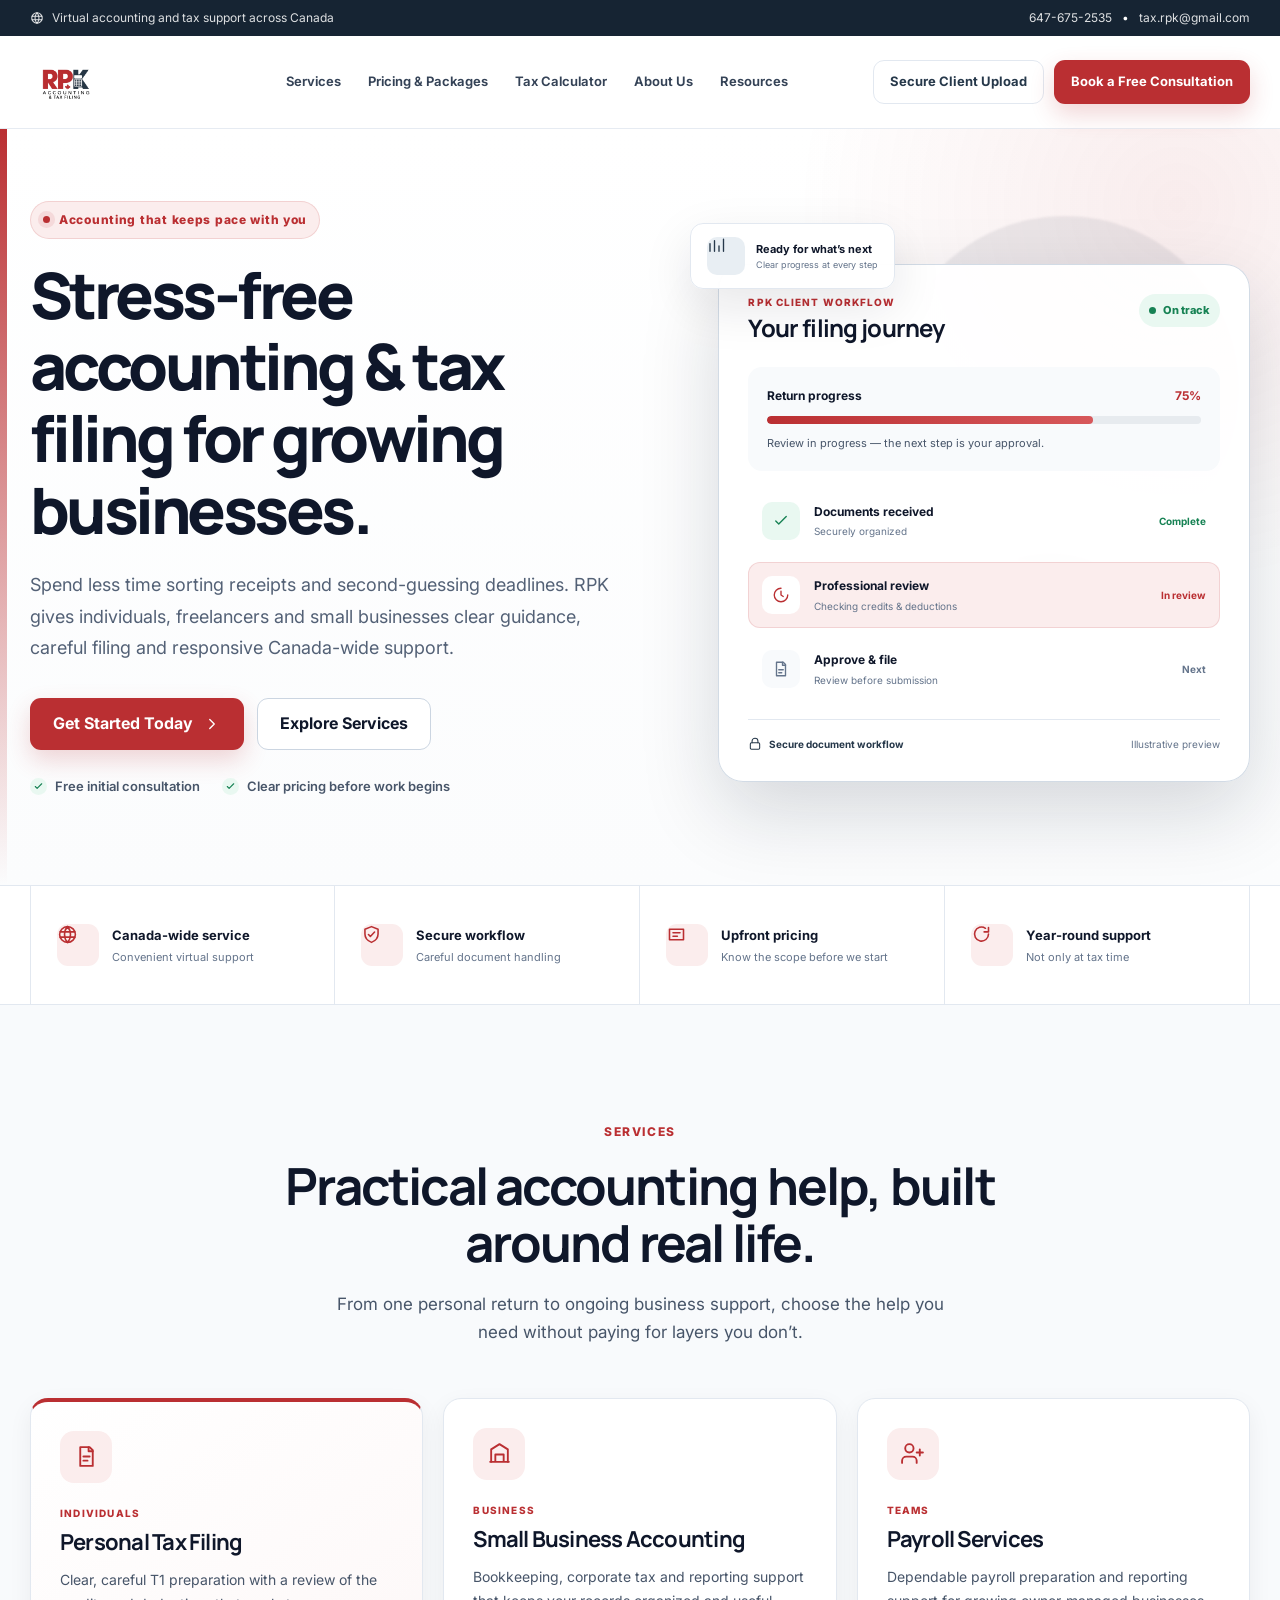
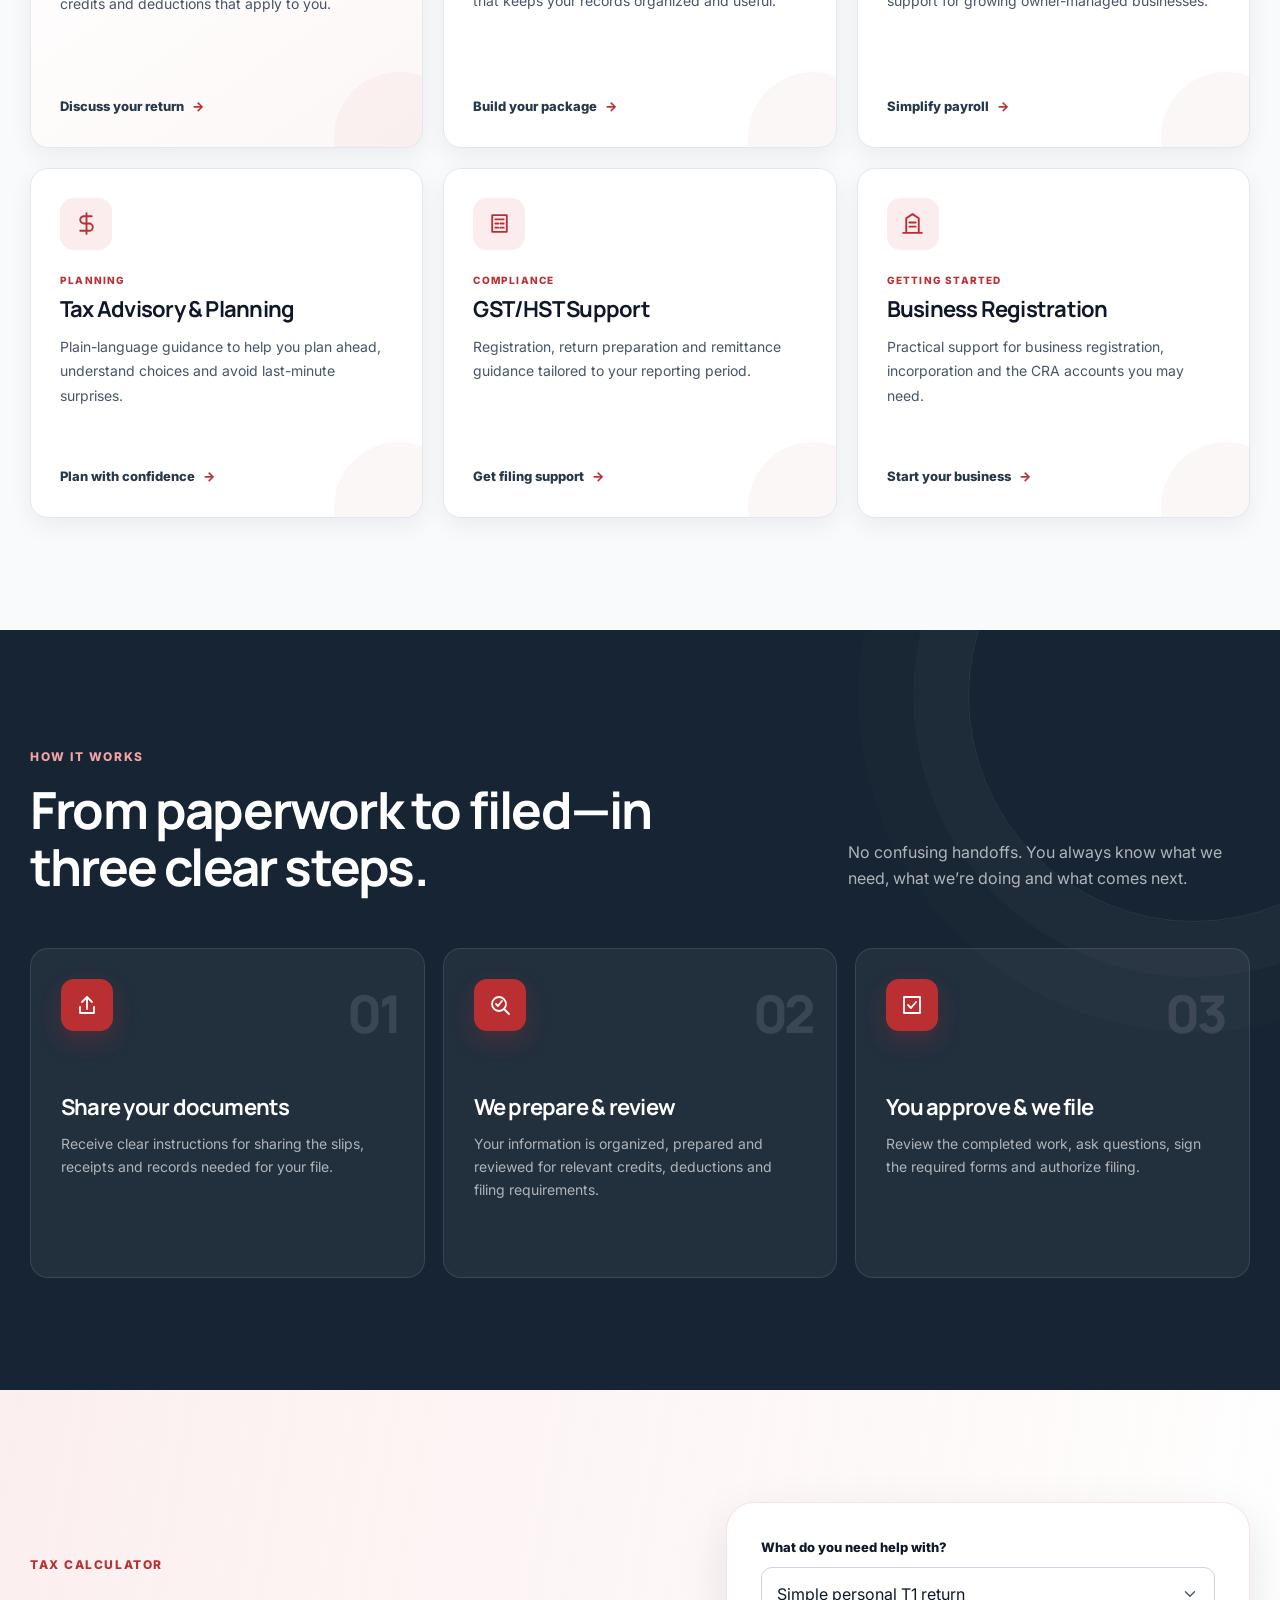
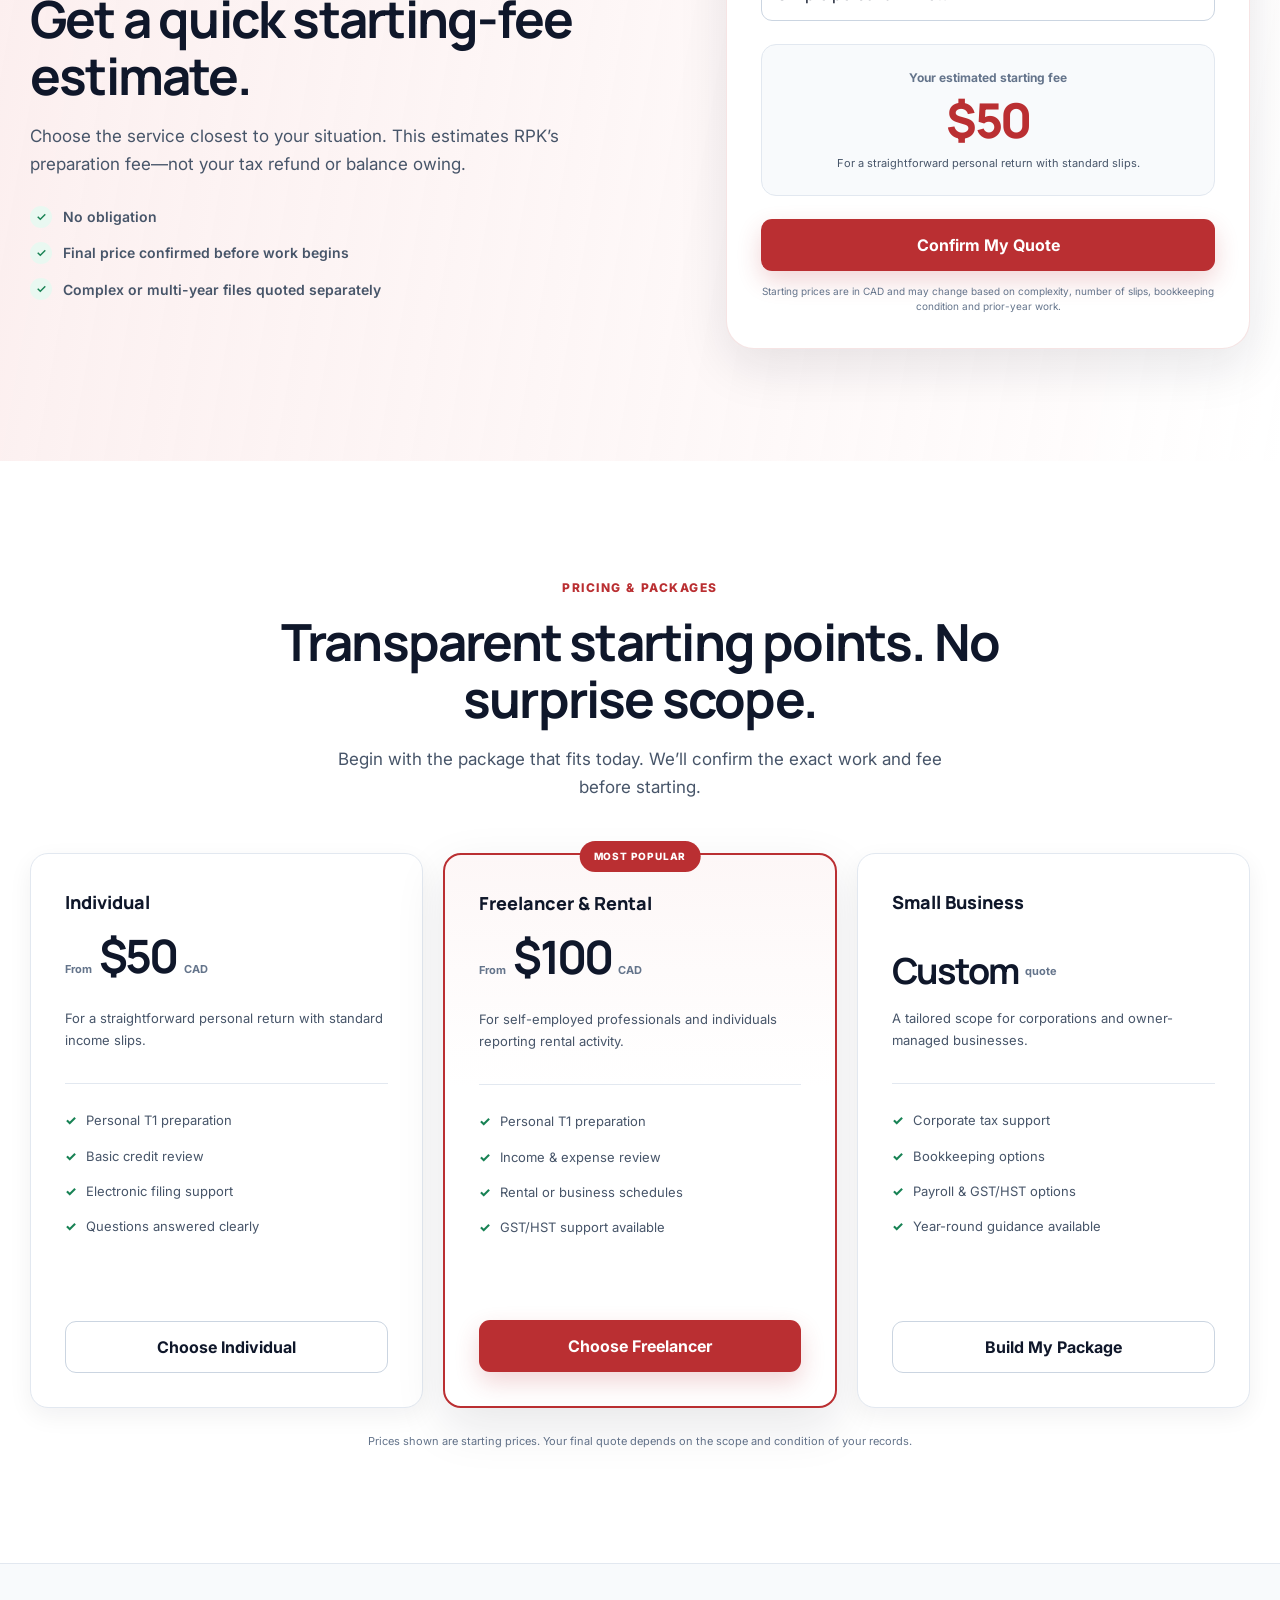
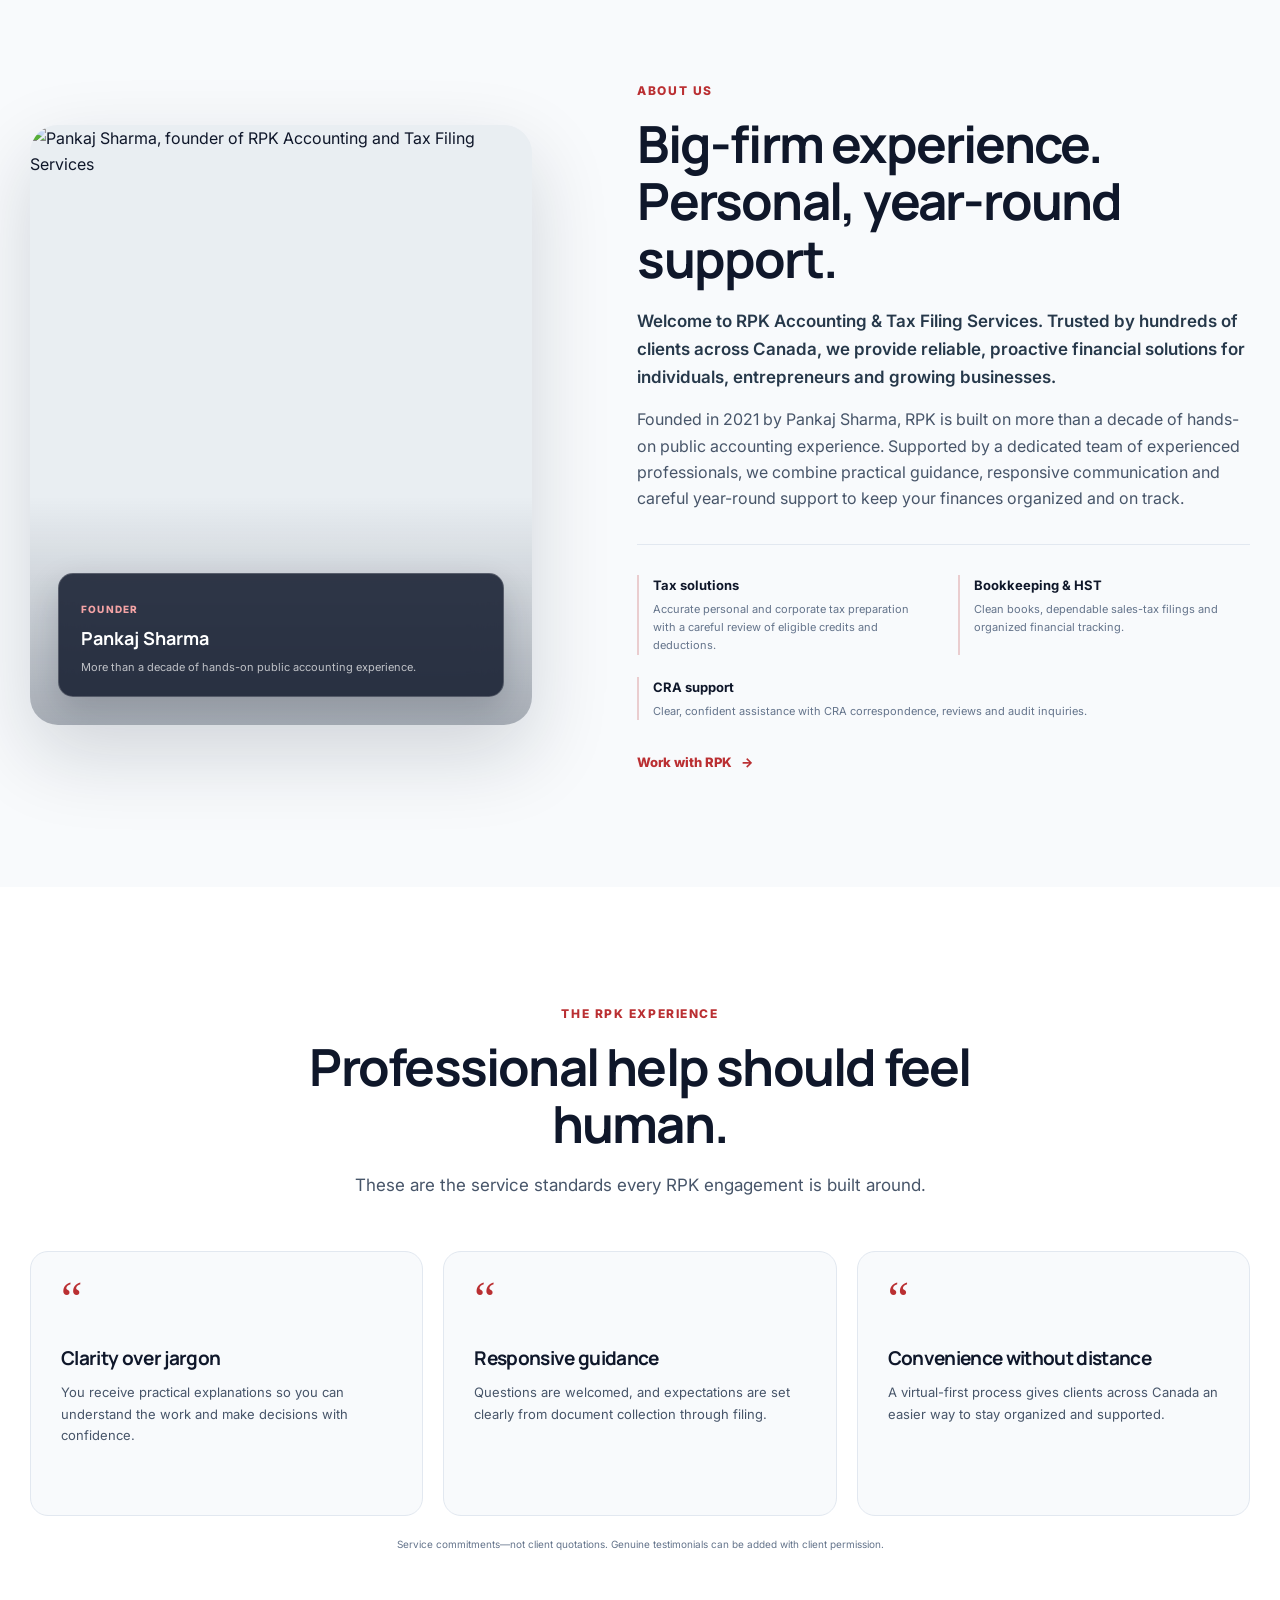
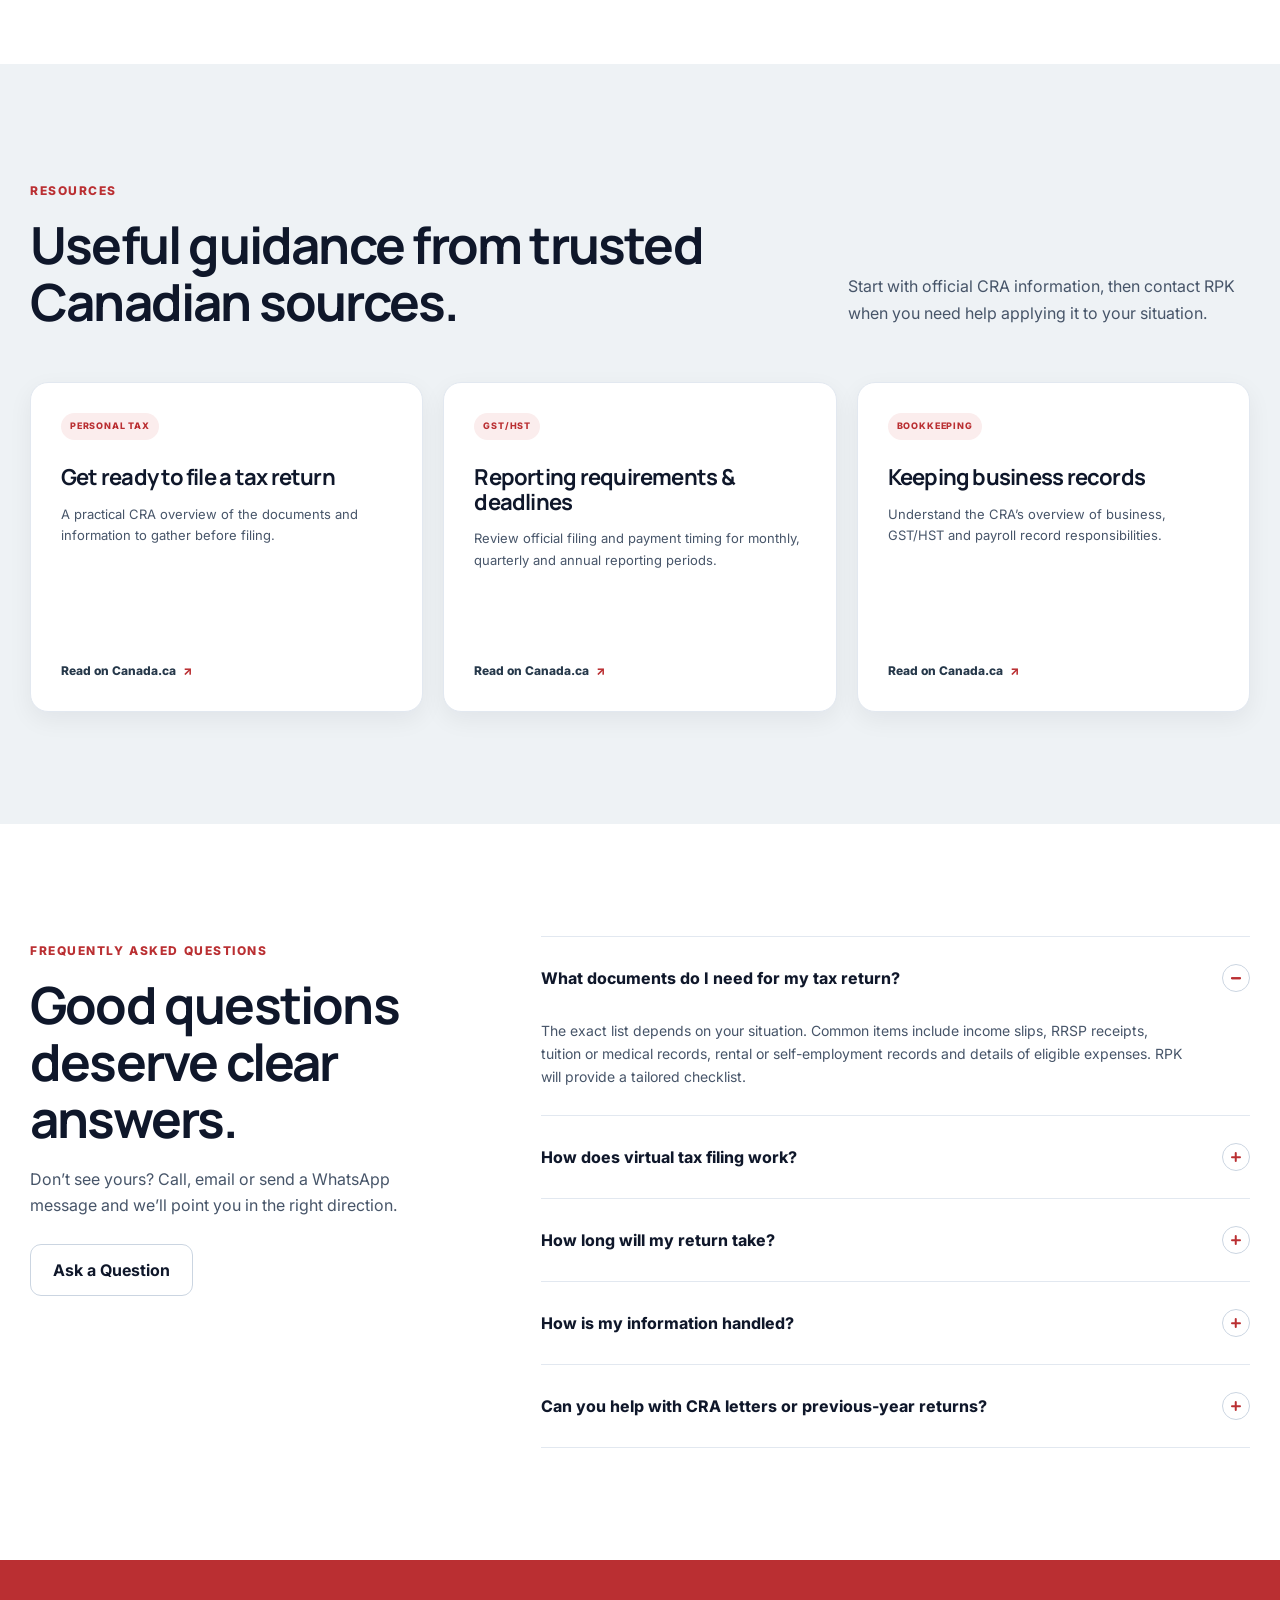
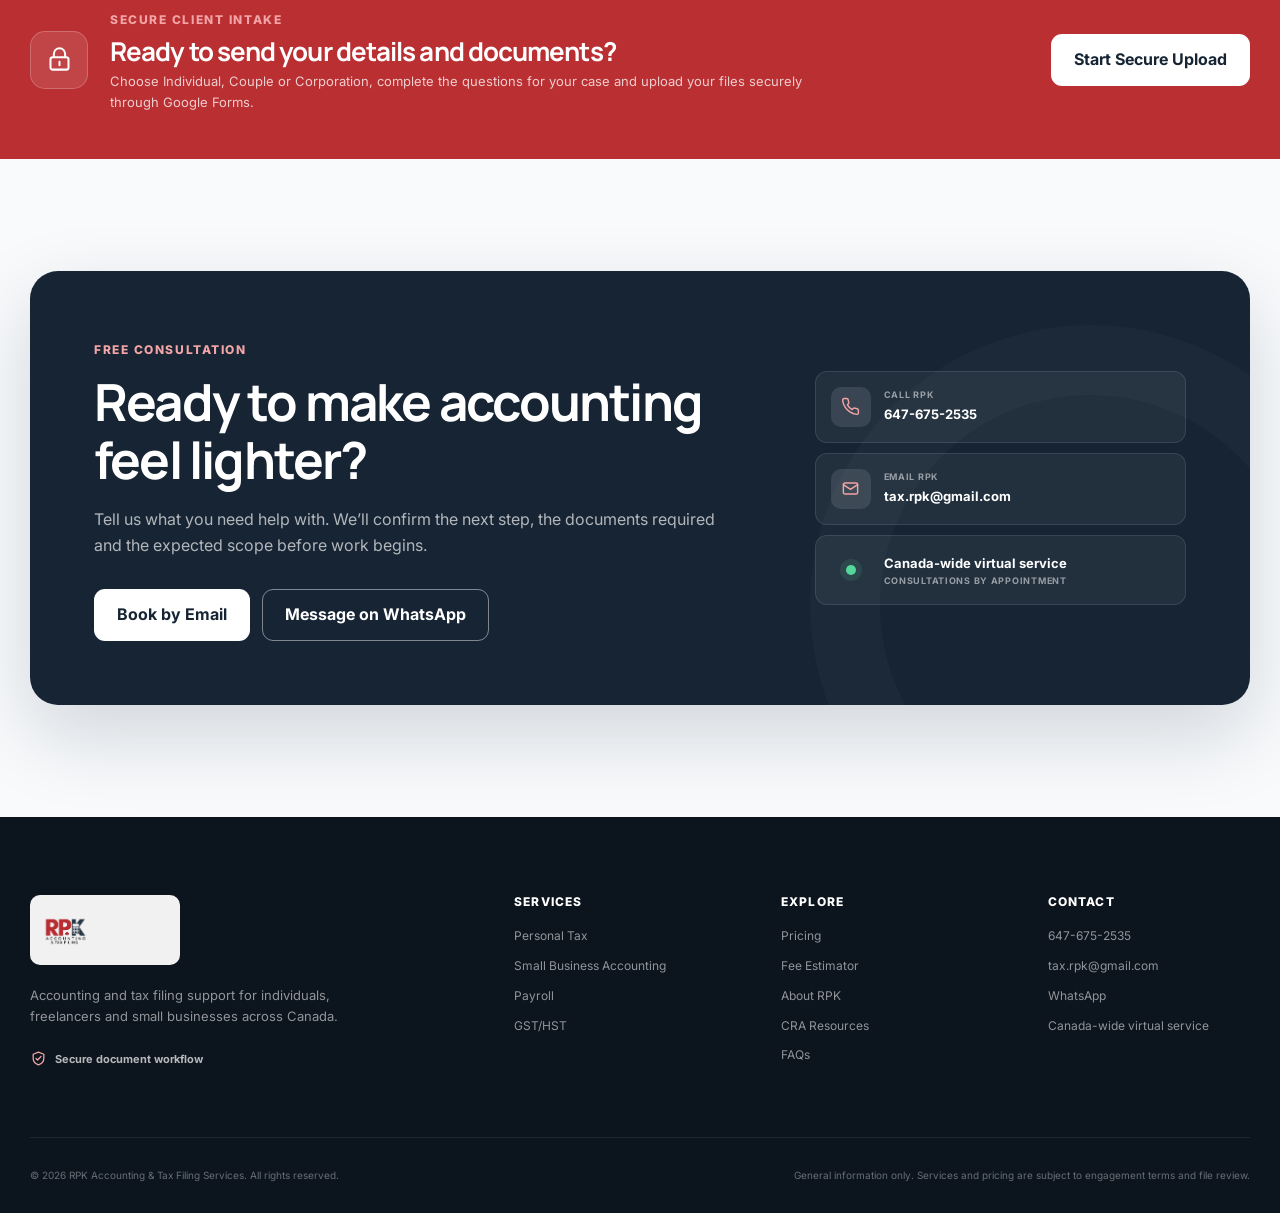
==== index.html @ 3f5defc4 "Add founder portrait and expand About section" ====
<!DOCTYPE html>
<html lang="en">
<head>
  <meta charset="UTF-8">
  <meta name="viewport" content="width=device-width, initial-scale=1.0">
  <meta name="theme-color" content="#ffffff">
  <title>RPK Accounting &amp; Tax Filing Services | Canada</title>
  <meta
    name="description"
    content="Stress-free personal tax, small business accounting, bookkeeping, payroll and GST/HST support for clients across Canada."
  >
  <link rel="preconnect" href="https://fonts.googleapis.com">
  <link rel="preconnect" href="https://fonts.gstatic.com" crossorigin>
  <link
    href="https://fonts.googleapis.com/css2?family=Inter:wght@400;500;600;700&amp;family=Manrope:wght@600;700;800&amp;display=swap"
    rel="stylesheet"
  >
  <link rel="stylesheet" href="style.css?v=about-20260831">
</head>
<body>
  <a class="skip-link" href="#main-content">Skip to content</a>

  <div class="utility-bar">
    <div class="site-container utility-inner">
      <p>
        <svg aria-hidden="true" viewBox="0 0 24 24">
          <path d="M12 21a9 9 0 1 0 0-18 9 9 0 0 0 0 18Z"></path>
          <path d="M3.6 9h16.8M3.6 15h16.8M12 3c2.3 2.5 3.4 5.5 3.4 9S14.3 18.5 12 21c-2.3-2.5-3.4-5.5-3.4-9S9.7 5.5 12 3Z"></path>
        </svg>
        Virtual accounting and tax support across Canada
      </p>
      <div class="utility-links">
        <a href="tel:+16476752535">647-675-2535</a>
        <span aria-hidden="true">•</span>
        <a href="mailto:tax.rpk@gmail.com">tax.rpk@gmail.com</a>
      </div>
    </div>
  </div>

  <header class="site-header" id="top">
    <div class="site-container header-inner">
      <a class="brand" href="#top" aria-label="RPK Accounting home">
        <img src="rpk-logo.png" alt="RPK Accounting">
      </a>

      <button
        class="menu-toggle"
        type="button"
        aria-expanded="false"
        aria-controls="primary-navigation"
        aria-label="Open navigation"
      >
        <span></span>
        <span></span>
        <span></span>
      </button>

      <nav class="primary-navigation" id="primary-navigation" aria-label="Main navigation">
        <a href="#services">Services</a>
        <a href="#pricing">Pricing &amp; Packages</a>
        <a href="#fee-estimator">Tax Calculator</a>
        <a href="#about">About Us</a>
        <a href="#resources">Resources</a>
      </nav>

      <div class="header-actions">
        <a
          class="button button-quiet button-small"
          href="https://docs.google.com/forms/d/e/1FAIpQLSdkCDDYJLLwhpc_lVkpi-7uktjtUjOWHdUoQZ3_wsa8YD4_XA/viewform?usp=publish-editor"
          target="_blank"
          rel="noopener noreferrer"
        >Secure Client Upload</a>
        <a class="button button-primary button-small" href="#contact">Book a Free Consultation</a>
      </div>
    </div>
  </header>

  <main id="main-content">
    <section class="hero">
      <div class="hero-grid site-container">
        <div class="hero-copy">
          <div class="eyebrow">
            <span class="eyebrow-dot"></span>
            Accounting that keeps pace with you
          </div>
          <h1>Stress-free accounting &amp; tax filing for growing businesses.</h1>
          <p class="hero-lede">
            Spend less time sorting receipts and second-guessing deadlines. RPK gives
            individuals, freelancers and small businesses clear guidance, careful filing
            and responsive Canada-wide support.
          </p>
          <div class="hero-actions">
            <a class="button button-primary" href="#contact">
              Get Started Today
              <svg aria-hidden="true" viewBox="0 0 24 24"><path d="m9 18 6-6-6-6"></path></svg>
            </a>
            <a class="button button-secondary" href="#services">Explore Services</a>
          </div>
          <div class="hero-assurances" aria-label="Service highlights">
            <span>
              <svg aria-hidden="true" viewBox="0 0 24 24"><path d="m5 12 4 4L19 6"></path></svg>
              Free initial consultation
            </span>
            <span>
              <svg aria-hidden="true" viewBox="0 0 24 24"><path d="m5 12 4 4L19 6"></path></svg>
              Clear pricing before work begins
            </span>
          </div>
        </div>

        <div class="workflow-preview" aria-label="Illustrative filing workflow preview">
          <div class="preview-glow preview-glow-one"></div>
          <div class="preview-glow preview-glow-two"></div>
          <div class="dashboard-card">
            <div class="dashboard-topbar">
              <div>
                <p class="dashboard-kicker">RPK client workflow</p>
                <h2>Your filing journey</h2>
              </div>
              <span class="status-pill"><span></span> On track</span>
            </div>

            <div class="progress-panel">
              <div class="progress-labels">
                <span>Return progress</span>
                <strong>75%</strong>
              </div>
              <div class="progress-track"><span></span></div>
              <p>Review in progress — the next step is your approval.</p>
            </div>

            <ol class="workflow-list">
              <li class="workflow-complete">
                <span class="workflow-icon">
                  <svg aria-hidden="true" viewBox="0 0 24 24"><path d="m5 12 4 4L19 6"></path></svg>
                </span>
                <div><strong>Documents received</strong><small>Securely organized</small></div>
                <span class="workflow-state">Complete</span>
              </li>
              <li class="workflow-active">
                <span class="workflow-icon">
                  <svg aria-hidden="true" viewBox="0 0 24 24"><path d="M12 3a9 9 0 1 0 9 9"></path><path d="M12 7v5l3 2"></path></svg>
                </span>
                <div><strong>Professional review</strong><small>Checking credits &amp; deductions</small></div>
                <span class="workflow-state">In review</span>
              </li>
              <li>
                <span class="workflow-icon">
                  <svg aria-hidden="true" viewBox="0 0 24 24"><path d="M6 3h9l3 3v15H6z"></path><path d="M14 3v4h4M9 13h6M9 17h4"></path></svg>
                </span>
                <div><strong>Approve &amp; file</strong><small>Review before submission</small></div>
                <span class="workflow-state">Next</span>
              </li>
            </ol>

            <div class="dashboard-footer">
              <div class="secure-note">
                <svg aria-hidden="true" viewBox="0 0 24 24"><path d="M7 10V7a5 5 0 0 1 10 0v3"></path><rect x="4" y="10" width="16" height="11" rx="2"></rect></svg>
                Secure document workflow
              </div>
              <span>Illustrative preview</span>
            </div>
          </div>

          <div class="floating-card floating-card-top">
            <span class="floating-icon">
              <svg aria-hidden="true" viewBox="0 0 24 24"><path d="M4 19V9M10 19V5M16 19v-7M22 19V3"></path></svg>
            </span>
            <div><strong>Ready for what’s next</strong><span>Clear progress at every step</span></div>
          </div>
        </div>
      </div>
    </section>

    <section class="trust-strip" aria-labelledby="trust-heading">
      <div class="site-container">
        <h2 id="trust-heading" class="visually-hidden">Why clients trust RPK Accounting</h2>
        <div class="trust-grid">
          <div class="trust-item">
            <span class="trust-icon">
              <svg aria-hidden="true" viewBox="0 0 24 24"><path d="M12 21a9 9 0 1 0 0-18 9 9 0 0 0 0 18Z"></path><path d="M3.6 9h16.8M3.6 15h16.8M12 3c2.3 2.5 3.4 5.5 3.4 9S14.3 18.5 12 21c-2.3-2.5-3.4-5.5-3.4-9S9.7 5.5 12 3Z"></path></svg>
            </span>
            <div><strong>Canada-wide service</strong><span>Convenient virtual support</span></div>
          </div>
          <div class="trust-item">
            <span class="trust-icon">
              <svg aria-hidden="true" viewBox="0 0 24 24"><path d="M12 3 4.5 6v5.5c0 4.6 3 7.8 7.5 9.5 4.5-1.7 7.5-4.9 7.5-9.5V6z"></path><path d="m8.5 12 2.2 2.2 4.8-5"></path></svg>
            </span>
            <div><strong>Secure workflow</strong><span>Careful document handling</span></div>
          </div>
          <div class="trust-item">
            <span class="trust-icon">
              <svg aria-hidden="true" viewBox="0 0 24 24"><path d="M4 6h16v12H4z"></path><path d="M8 10h8M8 14h5"></path></svg>
            </span>
            <div><strong>Upfront pricing</strong><span>Know the scope before we start</span></div>
          </div>
          <div class="trust-item">
            <span class="trust-icon">
              <svg aria-hidden="true" viewBox="0 0 24 24"><path d="M20 11.5a8 8 0 1 1-3.5-6.6"></path><path d="M20 4v5h-5"></path></svg>
            </span>
            <div><strong>Year-round support</strong><span>Not only at tax time</span></div>
          </div>
        </div>
      </div>
    </section>

    <section class="section services-section" id="services">
      <div class="site-container">
        <div class="section-heading centered-heading">
          <span class="section-label">Services</span>
          <h2>Practical accounting help, built around real life.</h2>
          <p>
            From one personal return to ongoing business support, choose the help you need
            without paying for layers you don’t.
          </p>
        </div>

        <div class="services-grid">
          <article class="service-card featured-service">
            <div class="service-icon">
              <svg aria-hidden="true" viewBox="0 0 24 24"><path d="M6 3h9l3 3v15H6z"></path><path d="M14 3v4h4M9 12h6M9 16h4"></path></svg>
            </div>
            <span class="service-tag">Individuals</span>
            <h3>Personal Tax Filing</h3>
            <p>Clear, careful T1 preparation with a review of the credits and deductions that apply to you.</p>
            <a href="#contact">Discuss your return <span aria-hidden="true">→</span></a>
          </article>

          <article class="service-card">
            <div class="service-icon">
              <svg aria-hidden="true" viewBox="0 0 24 24"><path d="M4 20V8l8-5 8 5v12"></path><path d="M8 20v-7h8v7M3 20h18"></path></svg>
            </div>
            <span class="service-tag">Business</span>
            <h3>Small Business Accounting</h3>
            <p>Bookkeeping, corporate tax and reporting support that keeps your records organized and useful.</p>
            <a href="#contact">Build your package <span aria-hidden="true">→</span></a>
          </article>

          <article class="service-card">
            <div class="service-icon">
              <svg aria-hidden="true" viewBox="0 0 24 24"><path d="M16 21v-2a4 4 0 0 0-4-4H6a4 4 0 0 0-4 4v2"></path><circle cx="9" cy="7" r="4"></circle><path d="M19 8v6M16 11h6"></path></svg>
            </div>
            <span class="service-tag">Teams</span>
            <h3>Payroll Services</h3>
            <p>Dependable payroll preparation and reporting support for growing owner-managed businesses.</p>
            <a href="#contact">Simplify payroll <span aria-hidden="true">→</span></a>
          </article>

          <article class="service-card">
            <div class="service-icon">
              <svg aria-hidden="true" viewBox="0 0 24 24"><path d="M12 2v20M17 5H9.5a3.5 3.5 0 0 0 0 7h5a3.5 3.5 0 0 1 0 7H6"></path></svg>
            </div>
            <span class="service-tag">Planning</span>
            <h3>Tax Advisory &amp; Planning</h3>
            <p>Plain-language guidance to help you plan ahead, understand choices and avoid last-minute surprises.</p>
            <a href="#contact">Plan with confidence <span aria-hidden="true">→</span></a>
          </article>

          <article class="service-card">
            <div class="service-icon">
              <svg aria-hidden="true" viewBox="0 0 24 24"><path d="M5 4h14v16H5z"></path><path d="M8 8h8M8 12h3M13 12h3M8 16h3M13 16h3"></path></svg>
            </div>
            <span class="service-tag">Compliance</span>
            <h3>GST/HST Support</h3>
            <p>Registration, return preparation and remittance guidance tailored to your reporting period.</p>
            <a href="#contact">Get filing support <span aria-hidden="true">→</span></a>
          </article>

          <article class="service-card">
            <div class="service-icon">
              <svg aria-hidden="true" viewBox="0 0 24 24"><path d="M3 21h18M6 21V7l6-4 6 4v14M9 11h6M9 15h6"></path></svg>
            </div>
            <span class="service-tag">Getting started</span>
            <h3>Business Registration</h3>
            <p>Practical support for business registration, incorporation and the CRA accounts you may need.</p>
            <a href="#contact">Start your business <span aria-hidden="true">→</span></a>
          </article>
        </div>
      </div>
    </section>

    <section class="section process-section">
      <div class="site-container">
        <div class="section-heading split-heading">
          <div>
            <span class="section-label light-label">How it works</span>
            <h2>From paperwork to filed—in three clear steps.</h2>
          </div>
          <p>No confusing handoffs. You always know what we need, what we’re doing and what comes next.</p>
        </div>

        <ol class="process-grid">
          <li class="process-card">
            <span class="step-number">01</span>
            <div class="process-icon">
              <svg aria-hidden="true" viewBox="0 0 24 24"><path d="M12 16V4M7 9l5-5 5 5"></path><path d="M5 14v6h14v-6"></path></svg>
            </div>
            <h3>Share your documents</h3>
            <p>Receive clear instructions for sharing the slips, receipts and records needed for your file.</p>
          </li>
          <li class="process-card">
            <span class="step-number">02</span>
            <div class="process-icon">
              <svg aria-hidden="true" viewBox="0 0 24 24"><circle cx="11" cy="11" r="7"></circle><path d="m16 16 5 5M8 11l2 2 4-5"></path></svg>
            </div>
            <h3>We prepare &amp; review</h3>
            <p>Your information is organized, prepared and reviewed for relevant credits, deductions and filing requirements.</p>
          </li>
          <li class="process-card">
            <span class="step-number">03</span>
            <div class="process-icon">
              <svg aria-hidden="true" viewBox="0 0 24 24"><path d="M4 4h16v16H4z"></path><path d="m8 12 3 3 5-6"></path></svg>
            </div>
            <h3>You approve &amp; we file</h3>
            <p>Review the completed work, ask questions, sign the required forms and authorize filing.</p>
          </li>
        </ol>
      </div>
    </section>

    <section class="section estimator-section" id="fee-estimator">
      <div class="site-container estimator-grid">
        <div class="estimator-copy">
          <span class="section-label">Tax calculator</span>
          <h2>Get a quick starting-fee estimate.</h2>
          <p>
            Choose the service closest to your situation. This estimates RPK’s preparation fee—not your tax refund or balance owing.
          </p>
          <ul class="check-list">
            <li><span>✓</span> No obligation</li>
            <li><span>✓</span> Final price confirmed before work begins</li>
            <li><span>✓</span> Complex or multi-year files quoted separately</li>
          </ul>
        </div>

        <div class="estimator-card">
          <div class="field-group">
            <label for="service-type">What do you need help with?</label>
            <div class="select-wrap">
              <select id="service-type">
                <option value="personal">Simple personal T1 return</option>
                <option value="couple">Two simple personal T1 returns</option>
                <option value="rental">Personal return with rental income</option>
                <option value="self-employed">Self-employed / freelancer return</option>
                <option value="corporate">Corporate tax or ongoing accounting</option>
              </select>
              <svg aria-hidden="true" viewBox="0 0 24 24"><path d="m6 9 6 6 6-6"></path></svg>
            </div>
          </div>

          <div class="estimate-result" aria-live="polite">
            <p>Your estimated starting fee</p>
            <div class="estimate-value" id="estimate-value">$50</div>
            <span id="estimate-note">For a straightforward personal return with standard slips.</span>
          </div>

          <a
            class="button button-primary button-full"
            id="estimate-cta"
            href="mailto:tax.rpk@gmail.com?subject=Personal%20Tax%20Consultation"
          >Confirm My Quote</a>
          <p class="estimator-disclaimer">
            Starting prices are in CAD and may change based on complexity, number of slips, bookkeeping condition and prior-year work.
          </p>
        </div>
      </div>
    </section>

    <section class="section pricing-section" id="pricing">
      <div class="site-container">
        <div class="section-heading centered-heading">
          <span class="section-label">Pricing &amp; packages</span>
          <h2>Transparent starting points. No surprise scope.</h2>
          <p>Begin with the package that fits today. We’ll confirm the exact work and fee before starting.</p>
        </div>

        <div class="pricing-grid">
          <article class="pricing-card">
            <p class="plan-name">Individual</p>
            <div class="plan-price"><span>From</span><strong>$50</strong><small>CAD</small></div>
            <p class="plan-description">For a straightforward personal return with standard income slips.</p>
            <ul>
              <li><span>✓</span> Personal T1 preparation</li>
              <li><span>✓</span> Basic credit review</li>
              <li><span>✓</span> Electronic filing support</li>
              <li><span>✓</span> Questions answered clearly</li>
            </ul>
            <a class="button button-secondary button-full" href="#contact">Choose Individual</a>
          </article>

          <article class="pricing-card popular-plan">
            <span class="popular-badge">Most popular</span>
            <p class="plan-name">Freelancer &amp; Rental</p>
            <div class="plan-price"><span>From</span><strong>$100</strong><small>CAD</small></div>
            <p class="plan-description">For self-employed professionals and individuals reporting rental activity.</p>
            <ul>
              <li><span>✓</span> Personal T1 preparation</li>
              <li><span>✓</span> Income &amp; expense review</li>
              <li><span>✓</span> Rental or business schedules</li>
              <li><span>✓</span> GST/HST support available</li>
            </ul>
            <a class="button button-primary button-full" href="#contact">Choose Freelancer</a>
          </article>

          <article class="pricing-card">
            <p class="plan-name">Small Business</p>
            <div class="plan-price plan-custom"><strong>Custom</strong><small>quote</small></div>
            <p class="plan-description">A tailored scope for corporations and owner-managed businesses.</p>
            <ul>
              <li><span>✓</span> Corporate tax support</li>
              <li><span>✓</span> Bookkeeping options</li>
              <li><span>✓</span> Payroll &amp; GST/HST options</li>
              <li><span>✓</span> Year-round guidance available</li>
            </ul>
            <a class="button button-secondary button-full" href="#contact">Build My Package</a>
          </article>
        </div>
        <p class="pricing-note">Prices shown are starting prices. Your final quote depends on the scope and condition of your records.</p>
      </div>
    </section>

    <section class="section about-section" id="about">
      <div class="site-container about-grid">
        <div class="about-panel">
          <img
            class="founder-photo"
            src="pankaj-sharma-founder.webp"
            width="900"
            height="1350"
            loading="lazy"
            decoding="async"
            alt="Pankaj Sharma, founder of RPK Accounting and Tax Filing Services"
          >
          <div class="about-founder-card">
            <span class="founder-role">Founder</span>
            <strong>Pankaj Sharma</strong>
            <p>More than a decade of hands-on public accounting experience.</p>
          </div>
        </div>

        <div class="about-copy">
          <span class="section-label">About us</span>
          <h2>Big-firm experience. Personal, year-round support.</h2>
          <p class="about-lede">
            Welcome to RPK Accounting &amp; Tax Filing Services. Trusted by hundreds of clients across Canada, we provide reliable, proactive financial solutions for individuals, entrepreneurs and growing businesses.
          </p>
          <p>
            Founded in 2021 by Pankaj Sharma, RPK is built on more than a decade of hands-on public accounting experience. Supported by a dedicated team of experienced professionals, we combine practical guidance, responsive communication and careful year-round support to keep your finances organized and on track.
          </p>
          <div class="about-values">
            <div><strong>Tax solutions</strong><span>Accurate personal and corporate tax preparation with a careful review of eligible credits and deductions.</span></div>
            <div><strong>Bookkeeping &amp; HST</strong><span>Clean books, dependable sales-tax filings and organized financial tracking.</span></div>
            <div><strong>CRA support</strong><span>Clear, confident assistance with CRA correspondence, reviews and audit inquiries.</span></div>
          </div>
          <a class="text-link" href="#contact">Work with RPK <span aria-hidden="true">→</span></a>
        </div>
      </div>
    </section>

    <section class="section experience-section">
      <div class="site-container">
        <div class="section-heading centered-heading">
          <span class="section-label">The RPK experience</span>
          <h2>Professional help should feel human.</h2>
          <p>These are the service standards every RPK engagement is built around.</p>
        </div>

        <div class="experience-grid">
          <article>
            <span class="quote-mark">“</span>
            <h3>Clarity over jargon</h3>
            <p>You receive practical explanations so you can understand the work and make decisions with confidence.</p>
          </article>
          <article>
            <span class="quote-mark">“</span>
            <h3>Responsive guidance</h3>
            <p>Questions are welcomed, and expectations are set clearly from document collection through filing.</p>
          </article>
          <article>
            <span class="quote-mark">“</span>
            <h3>Convenience without distance</h3>
            <p>A virtual-first process gives clients across Canada an easier way to stay organized and supported.</p>
          </article>
        </div>
        <p class="experience-note">Service commitments—not client quotations. Genuine testimonials can be added with client permission.</p>
      </div>
    </section>

    <section class="section resources-section" id="resources">
      <div class="site-container">
        <div class="section-heading split-heading dark-heading">
          <div>
            <span class="section-label">Resources</span>
            <h2>Useful guidance from trusted Canadian sources.</h2>
          </div>
          <p>Start with official CRA information, then contact RPK when you need help applying it to your situation.</p>
        </div>

        <div class="resource-grid">
          <a href="https://www.canada.ca/en/services/taxes/income-tax/personal-income-tax/get-ready-taxes.html" target="_blank" rel="noopener noreferrer">
            <span class="resource-type">Personal tax</span>
            <h3>Get ready to file a tax return</h3>
            <p>A practical CRA overview of the documents and information to gather before filing.</p>
            <span class="resource-link">Read on Canada.ca <span aria-hidden="true">↗</span></span>
          </a>
          <a href="https://www.canada.ca/en/revenue-agency/services/tax/businesses/topics/gst-hst-businesses/file-gst-hst-return/reporting-requirements-deadlines.html" target="_blank" rel="noopener noreferrer">
            <span class="resource-type">GST/HST</span>
            <h3>Reporting requirements &amp; deadlines</h3>
            <p>Review official filing and payment timing for monthly, quarterly and annual reporting periods.</p>
            <span class="resource-link">Read on Canada.ca <span aria-hidden="true">↗</span></span>
          </a>
          <a href="https://www.canada.ca/en/revenue-agency/services/tax/businesses/topics/keeping-records.html" target="_blank" rel="noopener noreferrer">
            <span class="resource-type">Bookkeeping</span>
            <h3>Keeping business records</h3>
            <p>Understand the CRA’s overview of business, GST/HST and payroll record responsibilities.</p>
            <span class="resource-link">Read on Canada.ca <span aria-hidden="true">↗</span></span>
          </a>
        </div>
      </div>
    </section>

    <section class="section faq-section" id="faq">
      <div class="site-container faq-grid">
        <div class="faq-heading">
          <span class="section-label">Frequently asked questions</span>
          <h2>Good questions deserve clear answers.</h2>
          <p>Don’t see yours? Call, email or send a WhatsApp message and we’ll point you in the right direction.</p>
          <a class="button button-secondary" href="#contact">Ask a Question</a>
        </div>

        <div class="faq-list">
          <details open>
            <summary>What documents do I need for my tax return?<span></span></summary>
            <p>The exact list depends on your situation. Common items include income slips, RRSP receipts, tuition or medical records, rental or self-employment records and details of eligible expenses. RPK will provide a tailored checklist.</p>
          </details>
          <details>
            <summary>How does virtual tax filing work?<span></span></summary>
            <p>After the initial discussion, you receive instructions for sharing your documents. RPK prepares the return, reviews the result with you, collects the required authorization and files after your approval.</p>
          </details>
          <details>
            <summary>How long will my return take?<span></span></summary>
            <p>Timing depends on complexity, completeness and filing volume. Once your documents are reviewed, RPK will confirm the expected turnaround and let you know promptly if anything else is needed.</p>
          </details>
          <details>
            <summary>How is my information handled?<span></span></summary>
            <p>RPK uses a controlled document workflow and shares file-specific instructions when your engagement begins. Avoid sending sensitive identification or banking information through ordinary email unless you have been specifically instructed to do so.</p>
          </details>
          <details>
            <summary>Can you help with CRA letters or previous-year returns?<span></span></summary>
            <p>Yes, support may be available for CRA correspondence, notices, adjustments and unfiled prior years. Share the relevant dates and documents so the required scope can be reviewed first.</p>
          </details>
        </div>
      </div>
    </section>

    <section class="client-access-section" id="client-access">
      <div class="site-container client-access-inner">
        <div class="client-access-copy">
          <span class="access-icon">
            <svg aria-hidden="true" viewBox="0 0 24 24"><path d="M7 10V7a5 5 0 0 1 10 0v3"></path><rect x="4" y="10" width="16" height="11" rx="2"></rect><path d="M12 14v3"></path></svg>
          </span>
          <div>
            <span class="section-label light-label">Secure client intake</span>
            <h2>Ready to send your details and documents?</h2>
            <p>Choose Individual, Couple or Corporation, complete the questions for your case and upload your files securely through Google Forms.</p>
          </div>
        </div>
        <a
          class="button button-light"
          href="https://docs.google.com/forms/d/e/1FAIpQLSdkCDDYJLLwhpc_lVkpi-7uktjtUjOWHdUoQZ3_wsa8YD4_XA/viewform?usp=publish-editor"
          target="_blank"
          rel="noopener noreferrer"
        >Start Secure Upload</a>
      </div>
    </section>

    <section class="section contact-section" id="contact">
      <div class="site-container contact-card">
        <div class="contact-copy">
          <span class="section-label light-label">Free consultation</span>
          <h2>Ready to make accounting feel lighter?</h2>
          <p>Tell us what you need help with. We’ll confirm the next step, the documents required and the expected scope before work begins.</p>
          <div class="contact-actions">
            <a class="button button-light" href="mailto:tax.rpk@gmail.com?subject=Free%20Consultation%20Request">Book by Email</a>
            <a class="button button-outline-light" href="https://wa.me/16476752535" target="_blank" rel="noopener noreferrer">Message on WhatsApp</a>
          </div>
        </div>
        <div class="contact-details">
          <a href="tel:+16476752535">
            <span><svg aria-hidden="true" viewBox="0 0 24 24"><path d="M22 16.9v3a2 2 0 0 1-2.2 2 19.8 19.8 0 0 1-8.6-3.1 19.5 19.5 0 0 1-6-6A19.8 19.8 0 0 1 2.1 4.2 2 2 0 0 1 4.1 2h3a2 2 0 0 1 2 1.7c.1 1 .4 2 .7 2.8a2 2 0 0 1-.5 2.1L8.1 9.9a16 16 0 0 0 6 6l1.3-1.3a2 2 0 0 1 2.1-.5c.9.3 1.8.6 2.8.7a2 2 0 0 1 1.7 2.1Z"></path></svg></span>
            <div><small>Call RPK</small><strong>647-675-2535</strong></div>
          </a>
          <a href="mailto:tax.rpk@gmail.com">
            <span><svg aria-hidden="true" viewBox="0 0 24 24"><rect x="3" y="5" width="18" height="14" rx="2"></rect><path d="m3 7 9 6 9-6"></path></svg></span>
            <div><small>Email RPK</small><strong>tax.rpk@gmail.com</strong></div>
          </a>
          <div class="contact-availability">
            <span class="availability-dot"></span>
            <p><strong>Canada-wide virtual service</strong><small>Consultations by appointment</small></p>
          </div>
        </div>
      </div>
    </section>
  </main>

  <footer class="site-footer">
    <div class="site-container footer-grid">
      <div class="footer-brand">
        <a class="brand footer-logo" href="#top" aria-label="RPK Accounting home">
          <img src="rpk-logo.png" alt="RPK Accounting">
        </a>
        <p>Accounting and tax filing support for individuals, freelancers and small businesses across Canada.</p>
        <div class="footer-security">
          <svg aria-hidden="true" viewBox="0 0 24 24"><path d="M12 3 4.5 6v5.5c0 4.6 3 7.8 7.5 9.5 4.5-1.7 7.5-4.9 7.5-9.5V6z"></path><path d="m8.5 12 2.2 2.2 4.8-5"></path></svg>
          Secure document workflow
        </div>
      </div>

      <div class="footer-column">
        <h2>Services</h2>
        <a href="#services">Personal Tax</a>
        <a href="#services">Small Business Accounting</a>
        <a href="#services">Payroll</a>
        <a href="#services">GST/HST</a>
      </div>
      <div class="footer-column">
        <h2>Explore</h2>
        <a href="#pricing">Pricing</a>
        <a href="#fee-estimator">Fee Estimator</a>
        <a href="#about">About RPK</a>
        <a href="#resources">CRA Resources</a>
        <a href="#faq">FAQs</a>
      </div>
      <div class="footer-column footer-contact">
        <h2>Contact</h2>
        <a href="tel:+16476752535">647-675-2535</a>
        <a href="mailto:tax.rpk@gmail.com">tax.rpk@gmail.com</a>
        <a href="https://wa.me/16476752535" target="_blank" rel="noopener noreferrer">WhatsApp</a>
        <span>Canada-wide virtual service</span>
      </div>
    </div>

    <div class="site-container footer-bottom">
      <p>© <span id="current-year">2026</span> RPK Accounting &amp; Tax Filing Services. All rights reserved.</p>
      <p>General information only. Services and pricing are subject to engagement terms and file review.</p>
    </div>
  </footer>

  <script src="script.js"></script>
</body>
</html>
---- style.css ----
:root {
  --ink: #0f172a;
  --ink-soft: #26384a;
  --slate: #475569;
  --muted: #64748b;
  --line: #e2e8f0;
  --line-strong: #cbd5e1;
  --surface: #ffffff;
  --surface-soft: #f8fafc;
  --surface-warm: #fdf7f7;
  --brand: #26384a;
  --brand-dark: #162433;
  --brand-light: #e8eef3;
  --accent: #ba2f32;
  --accent-dark: #982326;
  --accent-light: #fbeded;
  --success: #178254;
  --success-light: #e9f8f1;
  --white: #ffffff;
  --shadow-sm: 0 8px 24px rgba(15, 23, 42, 0.06);
  --shadow-md: 0 18px 50px rgba(15, 23, 42, 0.1);
  --shadow-lg: 0 30px 80px rgba(15, 23, 42, 0.16);
  --radius-sm: 12px;
  --radius-md: 18px;
  --radius-lg: 28px;
  --container: 1220px;
}

* {
  box-sizing: border-box;
  margin: 0;
  padding: 0;
}

html {
  scroll-behavior: smooth;
  scroll-padding-top: 108px;
}

body {
  min-width: 320px;
  background: var(--surface);
  color: var(--ink);
  font-family: "Inter", sans-serif;
  font-size: 16px;
  line-height: 1.65;
  -webkit-font-smoothing: antialiased;
}

body.menu-open {
  overflow: hidden;
}

a {
  color: inherit;
}

button,
select {
  font: inherit;
}

img,
svg {
  display: block;
}

svg {
  fill: none;
  stroke: currentColor;
  stroke-linecap: round;
  stroke-linejoin: round;
  stroke-width: 1.8;
}

h1,
h2,
h3,
.plan-price,
.estimate-value {
  font-family: "Manrope", sans-serif;
}

h1,
h2,
h3 {
  color: var(--ink);
  letter-spacing: -0.035em;
  line-height: 1.12;
}

p {
  color: var(--slate);
}

.site-container {
  width: min(calc(100% - 48px), var(--container));
  margin-inline: auto;
}

.section {
  padding-block: 112px;
}

.visually-hidden {
  position: absolute;
  width: 1px;
  height: 1px;
  padding: 0;
  margin: -1px;
  overflow: hidden;
  clip: rect(0, 0, 0, 0);
  white-space: nowrap;
  border: 0;
}

.skip-link {
  position: fixed;
  top: 12px;
  left: 12px;
  z-index: 9999;
  padding: 11px 16px;
  border-radius: 8px;
  background: var(--ink);
  color: var(--white);
  font-weight: 700;
  text-decoration: none;
  transform: translateY(-150%);
  transition: transform 0.2s ease;
}

.skip-link:focus {
  transform: translateY(0);
}

:focus-visible {
  outline: 3px solid rgba(186, 47, 50, 0.32);
  outline-offset: 3px;
}

.button {
  display: inline-flex;
  min-height: 52px;
  align-items: center;
  justify-content: center;
  gap: 10px;
  padding: 13px 22px;
  border: 1px solid transparent;
  border-radius: 11px;
  font-weight: 700;
  line-height: 1.2;
  text-align: center;
  text-decoration: none;
  transition: transform 0.2s ease, background-color 0.2s ease, border-color 0.2s ease, box-shadow 0.2s ease;
}

.button:hover {
  transform: translateY(-2px);
}

.button svg {
  width: 18px;
  height: 18px;
}

.button-primary {
  background: var(--accent);
  box-shadow: 0 10px 24px rgba(186, 47, 50, 0.2);
  color: var(--white);
}

.button-primary:hover {
  background: var(--accent-dark);
  box-shadow: 0 14px 28px rgba(186, 47, 50, 0.26);
}

.button-secondary {
  border-color: var(--line-strong);
  background: var(--white);
  color: var(--ink);
}

.button-secondary:hover {
  border-color: var(--brand);
  background: var(--surface-soft);
}

.button-quiet {
  border-color: var(--line);
  background: transparent;
  color: var(--brand);
}

.button-quiet:hover {
  border-color: var(--line-strong);
  background: var(--surface-soft);
}

.button-light {
  background: var(--white);
  color: var(--brand-dark);
}

.button-light:hover {
  background: var(--accent-light);
}

.button-outline-light {
  border-color: rgba(255, 255, 255, 0.45);
  color: var(--white);
}

.button-outline-light:hover {
  border-color: var(--white);
  background: rgba(255, 255, 255, 0.08);
}

.button-small {
  min-height: 44px;
  padding: 10px 16px;
  font-size: 13px;
  white-space: nowrap;
}

.button-full {
  width: 100%;
}

.utility-bar {
  background: var(--brand-dark);
  color: var(--white);
  font-size: 12px;
}

.utility-inner {
  display: flex;
  min-height: 36px;
  align-items: center;
  justify-content: space-between;
  gap: 24px;
}

.utility-inner p,
.utility-inner a {
  color: rgba(255, 255, 255, 0.86);
}

.utility-inner p {
  display: flex;
  align-items: center;
  gap: 8px;
}

.utility-inner svg {
  width: 14px;
  height: 14px;
}

.utility-links {
  display: flex;
  align-items: center;
  gap: 10px;
}

.utility-links a {
  text-decoration: none;
}

.utility-links a:hover {
  color: var(--white);
}

.site-header {
  position: sticky;
  top: 0;
  z-index: 1000;
  border-bottom: 1px solid rgba(226, 232, 240, 0.86);
  background: rgba(255, 255, 255, 0.93);
  backdrop-filter: blur(18px);
  transition: box-shadow 0.2s ease;
}

.site-header.is-scrolled {
  box-shadow: 0 10px 28px rgba(15, 23, 42, 0.07);
}

.header-inner {
  display: grid;
  min-height: 92px;
  grid-template-columns: 170px minmax(430px, 1fr) auto;
  align-items: center;
  gap: 26px;
}

.brand {
  display: flex;
  width: 142px;
  height: 64px;
  align-items: center;
  justify-content: flex-start;
  overflow: hidden;
  text-decoration: none;
}

.brand img {
  width: 136px;
  height: 60px;
  object-fit: contain;
  object-position: left center;
}

.site-header .brand {
  width: 164px;
  height: 76px;
}

.site-header .brand img {
  width: 158px;
  height: 72px;
}

.primary-navigation {
  display: flex;
  align-items: center;
  justify-content: center;
  gap: 27px;
}

.primary-navigation a {
  position: relative;
  padding-block: 9px;
  color: #344256;
  font-size: 13px;
  font-weight: 650;
  text-decoration: none;
  white-space: nowrap;
}

.primary-navigation a::after {
  position: absolute;
  right: 0;
  bottom: 2px;
  left: 0;
  height: 2px;
  border-radius: 999px;
  background: var(--accent);
  content: "";
  transform: scaleX(0);
  transform-origin: right;
  transition: transform 0.2s ease;
}

.primary-navigation a:hover::after,
.primary-navigation a:focus-visible::after {
  transform: scaleX(1);
  transform-origin: left;
}

.header-actions {
  display: flex;
  align-items: center;
  justify-content: flex-end;
  gap: 10px;
}

.menu-toggle {
  display: none;
  width: 44px;
  height: 44px;
  border: 1px solid var(--line);
  border-radius: 10px;
  background: var(--white);
  cursor: pointer;
}

.menu-toggle span {
  display: block;
  width: 20px;
  height: 2px;
  margin: 4px auto;
  border-radius: 999px;
  background: var(--ink);
  transition: transform 0.2s ease, opacity 0.2s ease;
}

.hero {
  position: relative;
  overflow: hidden;
  background:
    radial-gradient(circle at 92% 10%, rgba(186, 47, 50, 0.09), transparent 28%),
    linear-gradient(180deg, #ffffff 0%, #fbfcfd 100%);
}

.hero::before {
  position: absolute;
  top: 0;
  bottom: 0;
  left: 0;
  width: 7px;
  background: linear-gradient(180deg, var(--accent), rgba(186, 47, 50, 0));
  content: "";
}

.hero-grid {
  display: grid;
  min-height: 710px;
  grid-template-columns: minmax(0, 1.02fr) minmax(480px, 0.98fr);
  align-items: center;
  gap: 78px;
  padding-block: 72px 88px;
}

.hero-copy {
  position: relative;
  z-index: 2;
  max-width: 650px;
}

.eyebrow,
.section-label {
  color: var(--accent);
  font-size: 12px;
  font-weight: 800;
  letter-spacing: 0.13em;
  text-transform: uppercase;
}

.eyebrow {
  display: inline-flex;
  align-items: center;
  gap: 9px;
  margin-bottom: 20px;
  padding: 8px 12px;
  border: 1px solid rgba(186, 47, 50, 0.15);
  border-radius: 999px;
  background: var(--accent-light);
  letter-spacing: 0.06em;
  text-transform: none;
}

.eyebrow-dot {
  width: 7px;
  height: 7px;
  border-radius: 50%;
  background: var(--accent);
  box-shadow: 0 0 0 5px rgba(186, 47, 50, 0.1);
}

.hero h1 {
  max-width: 640px;
  font-size: clamp(48px, 5vw, 70px);
  font-weight: 800;
  letter-spacing: -0.055em;
}

.hero-lede {
  max-width: 610px;
  margin-top: 24px;
  color: #536176;
  font-size: 18px;
  line-height: 1.75;
}

.hero-actions {
  display: flex;
  flex-wrap: wrap;
  gap: 13px;
  margin-top: 34px;
}

.hero-assurances {
  display: flex;
  flex-wrap: wrap;
  gap: 13px 22px;
  margin-top: 26px;
}

.hero-assurances span {
  display: flex;
  align-items: center;
  gap: 8px;
  color: var(--slate);
  font-size: 13px;
  font-weight: 600;
}

.hero-assurances svg {
  width: 17px;
  height: 17px;
  padding: 3px;
  border-radius: 50%;
  background: var(--success-light);
  color: var(--success);
  stroke-width: 2.4;
}

.workflow-preview {
  position: relative;
  min-height: 550px;
  padding: 48px 0 0 28px;
}

.preview-glow {
  position: absolute;
  border-radius: 50%;
  filter: blur(1px);
}

.preview-glow-one {
  top: 0;
  right: 10px;
  width: 350px;
  height: 350px;
  background: rgba(38, 56, 74, 0.08);
}

.preview-glow-two {
  right: 90px;
  bottom: 8px;
  width: 220px;
  height: 220px;
  background: rgba(186, 47, 50, 0.09);
}

.dashboard-card {
  position: relative;
  z-index: 2;
  width: min(100%, 540px);
  margin-left: auto;
  padding: 29px;
  border: 1px solid rgba(203, 213, 225, 0.85);
  border-radius: 25px;
  background: rgba(255, 255, 255, 0.96);
  box-shadow: var(--shadow-lg);
}

.dashboard-topbar {
  display: flex;
  align-items: flex-start;
  justify-content: space-between;
  gap: 20px;
}

.dashboard-kicker {
  margin-bottom: 4px;
  color: var(--accent);
  font-size: 10px;
  font-weight: 800;
  letter-spacing: 0.11em;
  text-transform: uppercase;
}

.dashboard-topbar h2 {
  font-size: 24px;
}

.status-pill {
  display: inline-flex;
  align-items: center;
  gap: 7px;
  padding: 7px 10px;
  border-radius: 999px;
  background: var(--success-light);
  color: var(--success);
  font-size: 11px;
  font-weight: 800;
  white-space: nowrap;
}

.status-pill span {
  width: 7px;
  height: 7px;
  border-radius: 50%;
  background: var(--success);
}

.progress-panel {
  margin-top: 25px;
  padding: 19px;
  border-radius: 14px;
  background: var(--surface-soft);
}

.progress-labels {
  display: flex;
  align-items: center;
  justify-content: space-between;
  color: var(--ink);
  font-size: 12px;
  font-weight: 700;
}

.progress-labels strong {
  color: var(--accent);
}

.progress-track {
  height: 8px;
  margin-top: 10px;
  overflow: hidden;
  border-radius: 999px;
  background: #e7ebef;
}

.progress-track span {
  display: block;
  width: 75%;
  height: 100%;
  border-radius: inherit;
  background: linear-gradient(90deg, var(--accent), #d7585b);
}

.progress-panel p {
  margin-top: 10px;
  font-size: 11px;
}

.workflow-list {
  display: grid;
  gap: 8px;
  margin-top: 17px;
  list-style: none;
}

.workflow-list li {
  display: grid;
  grid-template-columns: 40px 1fr auto;
  align-items: center;
  gap: 12px;
  padding: 13px;
  border: 1px solid transparent;
  border-radius: 12px;
}

.workflow-list li.workflow-active {
  border-color: rgba(186, 47, 50, 0.14);
  background: var(--accent-light);
}

.workflow-icon {
  display: grid;
  width: 38px;
  height: 38px;
  place-items: center;
  border-radius: 10px;
  background: var(--surface-soft);
  color: var(--muted);
}

.workflow-icon svg {
  width: 18px;
  height: 18px;
}

.workflow-complete .workflow-icon {
  background: var(--success-light);
  color: var(--success);
}

.workflow-active .workflow-icon {
  background: var(--white);
  color: var(--accent);
}

.workflow-list strong,
.workflow-list small {
  display: block;
}

.workflow-list strong {
  color: var(--ink);
  font-size: 12px;
}

.workflow-list small {
  margin-top: 2px;
  color: var(--muted);
  font-size: 10px;
}

.workflow-state {
  color: var(--muted);
  font-size: 10px;
  font-weight: 700;
}

.workflow-active .workflow-state {
  color: var(--accent);
}

.workflow-complete .workflow-state {
  color: var(--success);
}

.dashboard-footer {
  display: flex;
  align-items: center;
  justify-content: space-between;
  gap: 15px;
  margin-top: 16px;
  padding-top: 16px;
  border-top: 1px solid var(--line);
  color: var(--muted);
  font-size: 10px;
}

.secure-note {
  display: flex;
  align-items: center;
  gap: 7px;
  color: var(--brand);
  font-weight: 700;
}

.secure-note svg {
  width: 14px;
  height: 14px;
}

.floating-card {
  position: absolute;
  z-index: 3;
  display: flex;
  align-items: center;
  gap: 11px;
  padding: 13px 16px;
  border: 1px solid var(--line);
  border-radius: 13px;
  background: rgba(255, 255, 255, 0.97);
  box-shadow: var(--shadow-md);
}

.floating-card-top {
  top: 7px;
  left: 0;
}

.floating-icon {
  display: grid;
  width: 38px;
  height: 38px;
  place-items: center;
  border-radius: 10px;
  background: var(--brand-light);
  color: var(--brand);
}

.floating-icon svg {
  width: 18px;
  height: 18px;
}

.floating-card strong,
.floating-card span {
  display: block;
}

.floating-card strong {
  color: var(--ink);
  font-size: 11px;
}

.floating-card div > span {
  color: var(--muted);
  font-size: 9px;
}

.trust-strip {
  position: relative;
  z-index: 3;
  border-block: 1px solid var(--line);
  background: var(--white);
}

.trust-grid {
  display: grid;
  grid-template-columns: repeat(4, 1fr);
}

.trust-item {
  display: flex;
  min-height: 118px;
  align-items: center;
  gap: 13px;
  padding: 24px 26px;
  border-right: 1px solid var(--line);
}

.trust-item:first-child {
  border-left: 1px solid var(--line);
}

.trust-icon {
  display: grid;
  flex: 0 0 auto;
  width: 42px;
  height: 42px;
  place-items: center;
  border-radius: 11px;
  background: var(--accent-light);
  color: var(--accent);
}

.trust-icon svg {
  width: 21px;
  height: 21px;
}

.trust-item strong,
.trust-item span {
  display: block;
}

.trust-item strong {
  color: var(--ink);
  font-size: 13px;
}

.trust-item div > span {
  margin-top: 2px;
  color: var(--muted);
  font-size: 11px;
}

.section-heading {
  margin-bottom: 52px;
}

.centered-heading {
  max-width: 750px;
  margin-right: auto;
  margin-left: auto;
  text-align: center;
}

.section-heading h2,
.estimator-copy h2,
.about-copy h2,
.faq-heading h2 {
  margin-top: 13px;
  font-size: clamp(36px, 4vw, 52px);
}

.section-heading > p,
.centered-heading > p {
  max-width: 650px;
  margin: 18px auto 0;
  font-size: 17px;
}

.services-section {
  background: var(--surface-soft);
}

.services-grid {
  display: grid;
  grid-template-columns: repeat(3, 1fr);
  gap: 20px;
}

.service-card {
  position: relative;
  display: flex;
  min-height: 350px;
  flex-direction: column;
  align-items: flex-start;
  padding: 29px;
  overflow: hidden;
  border: 1px solid var(--line);
  border-radius: var(--radius-md);
  background: var(--white);
  box-shadow: var(--shadow-sm);
  transition: transform 0.22s ease, border-color 0.22s ease, box-shadow 0.22s ease;
}

.service-card::after {
  position: absolute;
  right: -42px;
  bottom: -55px;
  width: 130px;
  height: 130px;
  border-radius: 50%;
  background: rgba(186, 47, 50, 0.04);
  content: "";
}

.service-card:hover {
  z-index: 2;
  border-color: rgba(186, 47, 50, 0.24);
  box-shadow: var(--shadow-md);
  transform: translateY(-6px);
}

.featured-service {
  border-top: 4px solid var(--accent);
  background: linear-gradient(145deg, var(--white), var(--surface-warm));
}

.service-icon {
  display: grid;
  width: 52px;
  height: 52px;
  place-items: center;
  border-radius: 14px;
  background: var(--accent-light);
  color: var(--accent);
}

.service-icon svg {
  width: 25px;
  height: 25px;
}

.service-tag {
  margin-top: 22px;
  color: var(--accent);
  font-size: 10px;
  font-weight: 800;
  letter-spacing: 0.12em;
  text-transform: uppercase;
}

.service-card h3 {
  margin-top: 9px;
  font-size: 22px;
}

.service-card p {
  margin-top: 13px;
  font-size: 14px;
  line-height: 1.75;
}

.service-card > a {
  position: relative;
  z-index: 2;
  display: inline-flex;
  align-items: center;
  gap: 8px;
  margin-top: auto;
  padding-top: 22px;
  color: var(--brand);
  font-size: 13px;
  font-weight: 800;
  text-decoration: none;
}

.service-card > a span {
  color: var(--accent);
  transition: transform 0.2s ease;
}

.service-card > a:hover span {
  transform: translateX(4px);
}

.process-section {
  position: relative;
  overflow: hidden;
  background: var(--brand-dark);
}

.process-section::after {
  position: absolute;
  top: -160px;
  right: -140px;
  width: 450px;
  height: 450px;
  border: 1px solid rgba(255, 255, 255, 0.08);
  border-radius: 50%;
  box-shadow: 0 0 0 55px rgba(255, 255, 255, 0.018), 0 0 0 110px rgba(255, 255, 255, 0.01);
  content: "";
}

.split-heading {
  position: relative;
  z-index: 2;
  display: grid;
  grid-template-columns: minmax(0, 1.1fr) minmax(320px, 0.6fr);
  align-items: end;
  gap: 80px;
}

.split-heading h2 {
  color: var(--white);
}

.split-heading > p {
  margin: 0 0 4px;
  color: rgba(255, 255, 255, 0.66);
  font-size: 16px;
}

.light-label {
  color: #f2a4a6;
}

.process-grid {
  position: relative;
  z-index: 2;
  display: grid;
  grid-template-columns: repeat(3, 1fr);
  gap: 18px;
  list-style: none;
}

.process-card {
  position: relative;
  min-height: 330px;
  padding: 30px;
  overflow: hidden;
  border: 1px solid rgba(255, 255, 255, 0.1);
  border-radius: var(--radius-md);
  background: rgba(255, 255, 255, 0.055);
}

.step-number {
  position: absolute;
  top: 22px;
  right: 24px;
  color: rgba(255, 255, 255, 0.11);
  font-family: "Manrope", sans-serif;
  font-size: 52px;
  font-weight: 800;
  letter-spacing: -0.06em;
}

.process-icon {
  display: grid;
  width: 52px;
  height: 52px;
  place-items: center;
  border-radius: 13px;
  background: var(--accent);
  color: var(--white);
  box-shadow: 0 10px 24px rgba(186, 47, 50, 0.25);
}

.process-icon svg {
  width: 24px;
  height: 24px;
}

.process-card h3 {
  max-width: 240px;
  margin-top: 64px;
  color: var(--white);
  font-size: 22px;
}

.process-card p {
  margin-top: 13px;
  color: rgba(255, 255, 255, 0.64);
  font-size: 14px;
}

.estimator-section {
  background:
    linear-gradient(100deg, rgba(251, 237, 237, 0.8), rgba(255, 255, 255, 0.96)),
    var(--surface-warm);
}

.estimator-grid {
  display: grid;
  grid-template-columns: minmax(0, 0.82fr) minmax(450px, 0.72fr);
  align-items: center;
  gap: 100px;
}

.estimator-copy p {
  max-width: 560px;
  margin-top: 18px;
  font-size: 17px;
}

.check-list {
  display: grid;
  gap: 13px;
  margin-top: 27px;
  list-style: none;
}

.check-list li {
  display: flex;
  align-items: center;
  gap: 11px;
  color: var(--slate);
  font-size: 14px;
  font-weight: 600;
}

.check-list li span {
  display: grid;
  width: 22px;
  height: 22px;
  place-items: center;
  border-radius: 50%;
  background: var(--success-light);
  color: var(--success);
  font-size: 12px;
}

.estimator-card {
  padding: 34px;
  border: 1px solid rgba(186, 47, 50, 0.13);
  border-radius: var(--radius-lg);
  background: var(--white);
  box-shadow: var(--shadow-md);
}

.field-group label {
  display: block;
  margin-bottom: 9px;
  color: var(--ink);
  font-size: 13px;
  font-weight: 800;
}

.select-wrap {
  position: relative;
}

.select-wrap select {
  width: 100%;
  height: 54px;
  appearance: none;
  padding: 0 46px 0 15px;
  border: 1px solid var(--line-strong);
  border-radius: 11px;
  background: var(--surface);
  color: var(--ink);
  cursor: pointer;
  outline: none;
}

.select-wrap select:focus {
  border-color: var(--accent);
  box-shadow: 0 0 0 4px rgba(186, 47, 50, 0.1);
}

.select-wrap svg {
  position: absolute;
  top: 50%;
  right: 16px;
  width: 18px;
  height: 18px;
  color: var(--slate);
  pointer-events: none;
  transform: translateY(-50%);
}

.estimate-result {
  margin-block: 23px;
  padding: 23px;
  border: 1px solid var(--line);
  border-radius: 15px;
  background: var(--surface-soft);
  text-align: center;
}

.estimate-result p {
  color: var(--muted);
  font-size: 12px;
  font-weight: 700;
}

.estimate-value {
  margin-top: 4px;
  color: var(--accent);
  font-size: 48px;
  font-weight: 800;
  letter-spacing: -0.05em;
  line-height: 1.15;
}

.estimate-result > span {
  display: block;
  max-width: 340px;
  margin: 7px auto 0;
  color: var(--slate);
  font-size: 11px;
}

.estimator-disclaimer {
  margin-top: 13px;
  color: var(--muted);
  font-size: 10px;
  line-height: 1.5;
  text-align: center;
}

.pricing-section {
  background: var(--white);
}

.pricing-grid {
  display: grid;
  grid-template-columns: repeat(3, 1fr);
  align-items: stretch;
  gap: 20px;
}

.pricing-card {
  position: relative;
  display: flex;
  min-height: 555px;
  flex-direction: column;
  padding: 34px;
  border: 1px solid var(--line);
  border-radius: var(--radius-md);
  background: var(--white);
  box-shadow: var(--shadow-sm);
}

.popular-plan {
  border: 2px solid var(--accent);
  background: linear-gradient(180deg, var(--surface-warm), var(--white) 42%);
  box-shadow: var(--shadow-md);
}

.popular-badge {
  position: absolute;
  top: -14px;
  left: 50%;
  padding: 7px 14px;
  border-radius: 999px;
  background: var(--accent);
  color: var(--white);
  font-size: 10px;
  font-weight: 800;
  letter-spacing: 0.08em;
  text-transform: uppercase;
  transform: translateX(-50%);
  white-space: nowrap;
}

.plan-name {
  color: var(--ink);
  font-family: "Manrope", sans-serif;
  font-size: 18px;
  font-weight: 800;
}

.plan-price {
  display: flex;
  min-height: 75px;
  align-items: baseline;
  gap: 7px;
  margin-top: 15px;
}

.plan-price span,
.plan-price small {
  color: var(--muted);
  font-family: "Inter", sans-serif;
  font-size: 11px;
  font-weight: 700;
}

.plan-price strong {
  color: var(--ink);
  font-size: 46px;
  letter-spacing: -0.06em;
  line-height: 1;
}

.plan-custom {
  align-items: center;
}

.plan-custom strong {
  font-size: 36px;
}

.plan-description {
  min-height: 76px;
  padding-bottom: 22px;
  border-bottom: 1px solid var(--line);
  font-size: 13px;
}

.pricing-card ul {
  display: grid;
  gap: 14px;
  margin-block: 26px 32px;
  list-style: none;
}

.pricing-card li {
  display: flex;
  align-items: flex-start;
  gap: 10px;
  color: var(--slate);
  font-size: 13px;
}

.pricing-card li span {
  color: var(--success);
  font-weight: 800;
}

.pricing-card .button {
  margin-top: auto;
}

.pricing-note {
  margin-top: 24px;
  color: var(--muted);
  font-size: 11px;
  text-align: center;
}

.about-section {
  border-top: 1px solid var(--line);
  background: var(--surface-soft);
}

.about-grid {
  display: grid;
  grid-template-columns: minmax(390px, 0.82fr) minmax(0, 1fr);
  align-items: center;
  gap: 105px;
}

.about-panel {
  position: relative;
  min-height: 600px;
  overflow: hidden;
  border-radius: var(--radius-lg);
  background: #e9eef2;
  box-shadow: var(--shadow-lg);
}

.about-panel::after {
  position: absolute;
  right: 0;
  bottom: 0;
  left: 0;
  z-index: 1;
  height: 38%;
  background: linear-gradient(180deg, transparent, rgba(15, 23, 42, 0.3));
  content: "";
  pointer-events: none;
}

.founder-photo {
  position: absolute;
  inset: 0;
  width: 100%;
  height: 100%;
  object-fit: cover;
  object-position: center 24%;
}

.about-founder-card {
  position: absolute;
  right: 28px;
  bottom: 28px;
  left: 28px;
  z-index: 2;
  padding: 20px 22px;
  border: 1px solid rgba(255, 255, 255, 0.2);
  border-radius: 15px;
  background: rgba(15, 23, 42, 0.84);
  backdrop-filter: blur(14px);
  box-shadow: 0 14px 34px rgba(15, 23, 42, 0.2);
}

.founder-role {
  display: inline-flex;
  margin-bottom: 7px;
  color: #f4a3a5;
  font-size: 10px;
  font-weight: 800;
  letter-spacing: 0.12em;
  text-transform: uppercase;
}

.about-founder-card strong {
  display: block;
  color: var(--white);
  font-family: "Manrope", sans-serif;
  font-size: 18px;
}

.about-founder-card p {
  margin-top: 4px;
  color: rgba(255, 255, 255, 0.7);
  font-size: 11px;
}

.about-lede {
  margin-top: 20px;
  color: var(--ink-soft);
  font-size: 17px;
  font-weight: 600;
}

.about-copy > p:not(.about-lede) {
  margin-top: 15px;
}

.about-values {
  display: grid;
  grid-template-columns: repeat(2, 1fr);
  gap: 22px 28px;
  margin-top: 32px;
  padding-top: 30px;
  border-top: 1px solid var(--line);
}

.about-values > div {
  padding-left: 14px;
  border-left: 2px solid rgba(186, 47, 50, 0.22);
}

.about-values > div:last-child {
  grid-column: 1 / -1;
}

.about-values strong,
.about-values span {
  display: block;
}

.about-values strong {
  color: var(--ink);
  font-size: 13px;
}

.about-values span {
  margin-top: 4px;
  color: var(--muted);
  font-size: 11px;
}

.text-link {
  display: inline-flex;
  align-items: center;
  gap: 9px;
  margin-top: 32px;
  color: var(--accent);
  font-size: 13px;
  font-weight: 800;
  text-decoration: none;
}

.text-link span {
  transition: transform 0.2s ease;
}

.text-link:hover span {
  transform: translateX(4px);
}

.experience-section {
  background: var(--white);
}

.experience-grid {
  display: grid;
  grid-template-columns: repeat(3, 1fr);
  gap: 20px;
}

.experience-grid article {
  min-height: 265px;
  padding: 30px;
  border: 1px solid var(--line);
  border-radius: var(--radius-md);
  background: var(--surface-soft);
}

.quote-mark {
  color: var(--accent);
  font-family: Georgia, serif;
  font-size: 48px;
  line-height: 0.7;
}

.experience-grid h3 {
  margin-top: 26px;
  font-size: 19px;
}

.experience-grid p {
  margin-top: 13px;
  font-size: 13px;
}

.experience-note {
  margin-top: 20px;
  color: var(--muted);
  font-size: 10px;
  text-align: center;
}

.resources-section {
  background: #eef2f5;
}

.dark-heading h2 {
  color: var(--ink);
}

.dark-heading > p {
  color: var(--slate);
}

.resource-grid {
  display: grid;
  grid-template-columns: repeat(3, 1fr);
  gap: 20px;
}

.resource-grid > a {
  display: flex;
  min-height: 330px;
  flex-direction: column;
  padding: 30px;
  border: 1px solid var(--line);
  border-radius: var(--radius-md);
  background: var(--white);
  box-shadow: var(--shadow-sm);
  text-decoration: none;
  transition: transform 0.2s ease, box-shadow 0.2s ease;
}

.resource-grid > a:hover {
  box-shadow: var(--shadow-md);
  transform: translateY(-5px);
}

.resource-type {
  align-self: flex-start;
  padding: 6px 9px;
  border-radius: 999px;
  background: var(--accent-light);
  color: var(--accent);
  font-size: 9px;
  font-weight: 800;
  letter-spacing: 0.09em;
  text-transform: uppercase;
}

.resource-grid h3 {
  margin-top: 25px;
  font-size: 22px;
}

.resource-grid p {
  margin-top: 14px;
  font-size: 13px;
}

.resource-link {
  display: inline-flex;
  align-items: center;
  gap: 7px;
  margin-top: auto;
  padding-top: 24px;
  color: var(--brand);
  font-size: 12px;
  font-weight: 800;
}

.resource-link > span {
  color: var(--accent);
}

.faq-section {
  background: var(--white);
}

.faq-grid {
  display: grid;
  grid-template-columns: minmax(330px, 0.58fr) minmax(0, 1fr);
  align-items: start;
  gap: 100px;
}

.faq-heading {
  position: sticky;
  top: 120px;
}

.faq-heading p {
  margin-top: 18px;
}

.faq-heading .button {
  margin-top: 26px;
}

.faq-list {
  border-top: 1px solid var(--line);
}

.faq-list details {
  border-bottom: 1px solid var(--line);
}

.faq-list summary {
  position: relative;
  display: flex;
  min-height: 82px;
  align-items: center;
  justify-content: space-between;
  gap: 24px;
  padding-block: 21px;
  color: var(--ink);
  font-weight: 750;
  cursor: pointer;
  list-style: none;
}

.faq-list summary::-webkit-details-marker {
  display: none;
}

.faq-list summary span {
  position: relative;
  flex: 0 0 auto;
  width: 28px;
  height: 28px;
  border: 1px solid var(--line-strong);
  border-radius: 50%;
}

.faq-list summary span::before,
.faq-list summary span::after {
  position: absolute;
  top: 50%;
  left: 50%;
  width: 10px;
  height: 1.5px;
  border-radius: 999px;
  background: var(--accent);
  content: "";
  transform: translate(-50%, -50%);
}

.faq-list summary span::after {
  transform: translate(-50%, -50%) rotate(90deg);
  transition: transform 0.2s ease;
}

.faq-list details[open] summary span::after {
  transform: translate(-50%, -50%) rotate(0deg);
}

.faq-list details p {
  max-width: 700px;
  padding: 0 50px 27px 0;
  font-size: 14px;
}

.client-access-section {
  padding-block: 45px;
  background: var(--accent);
}

.client-access-inner {
  display: flex;
  align-items: center;
  justify-content: space-between;
  gap: 40px;
}

.client-access-copy {
  display: flex;
  max-width: 820px;
  align-items: center;
  gap: 22px;
}

.access-icon {
  display: grid;
  flex: 0 0 auto;
  width: 58px;
  height: 58px;
  place-items: center;
  border: 1px solid rgba(255, 255, 255, 0.22);
  border-radius: 15px;
  background: rgba(255, 255, 255, 0.1);
  color: var(--white);
}

.access-icon svg {
  width: 27px;
  height: 27px;
}

.client-access-copy h2 {
  margin-top: 5px;
  color: var(--white);
  font-size: 26px;
}

.client-access-copy p {
  margin-top: 5px;
  color: rgba(255, 255, 255, 0.76);
  font-size: 13px;
}

.contact-section {
  background: var(--surface-soft);
}

.contact-card {
  position: relative;
  display: grid;
  grid-template-columns: minmax(0, 1fr) minmax(360px, 0.58fr);
  gap: 80px;
  padding: 64px;
  overflow: hidden;
  border-radius: var(--radius-lg);
  background: var(--brand-dark);
  box-shadow: var(--shadow-lg);
}

.contact-card::after {
  position: absolute;
  right: -120px;
  bottom: -180px;
  width: 420px;
  height: 420px;
  border: 70px solid rgba(255, 255, 255, 0.025);
  border-radius: 50%;
  content: "";
}

.contact-copy,
.contact-details {
  position: relative;
  z-index: 2;
}

.contact-copy h2 {
  max-width: 670px;
  margin-top: 12px;
  color: var(--white);
  font-size: clamp(38px, 4vw, 55px);
}

.contact-copy > p {
  max-width: 640px;
  margin-top: 18px;
  color: rgba(255, 255, 255, 0.67);
}

.contact-actions {
  display: flex;
  flex-wrap: wrap;
  gap: 12px;
  margin-top: 30px;
}

.contact-details {
  display: grid;
  align-content: center;
  gap: 10px;
}

.contact-details > a,
.contact-availability {
  display: flex;
  align-items: center;
  gap: 13px;
  padding: 15px;
  border: 1px solid rgba(255, 255, 255, 0.1);
  border-radius: 12px;
  background: rgba(255, 255, 255, 0.055);
  text-decoration: none;
  transition: background-color 0.2s ease, border-color 0.2s ease;
}

.contact-details > a:hover {
  border-color: rgba(255, 255, 255, 0.24);
  background: rgba(255, 255, 255, 0.1);
}

.contact-details > a > span {
  display: grid;
  flex: 0 0 auto;
  width: 40px;
  height: 40px;
  place-items: center;
  border-radius: 10px;
  background: rgba(255, 255, 255, 0.1);
  color: #f2a4a6;
}

.contact-details svg {
  width: 19px;
  height: 19px;
}

.contact-details small,
.contact-details strong {
  display: block;
}

.contact-details small {
  color: rgba(255, 255, 255, 0.53);
  font-size: 9px;
  font-weight: 700;
  letter-spacing: 0.08em;
  text-transform: uppercase;
}

.contact-details strong {
  margin-top: 2px;
  color: var(--white);
  font-size: 13px;
}

.availability-dot {
  width: 10px;
  height: 10px;
  margin-inline: 15px;
  border-radius: 50%;
  background: #55d79b;
  box-shadow: 0 0 0 6px rgba(85, 215, 155, 0.12);
}

.contact-availability p {
  color: var(--white);
}

.site-footer {
  padding-top: 78px;
  background: #0c141e;
}

.footer-grid {
  display: grid;
  grid-template-columns: minmax(270px, 1.35fr) repeat(3, 0.65fr);
  gap: 65px;
  padding-bottom: 62px;
}

.footer-logo {
  width: 150px;
  height: 70px;
  padding: 5px;
  border-radius: 10px;
  background: rgba(255, 255, 255, 0.94);
}

.footer-logo img {
  width: 138px;
  height: 61px;
}

.footer-brand > p {
  max-width: 360px;
  margin-top: 20px;
  color: rgba(255, 255, 255, 0.55);
  font-size: 13px;
}

.footer-security {
  display: inline-flex;
  align-items: center;
  gap: 8px;
  margin-top: 22px;
  color: rgba(255, 255, 255, 0.7);
  font-size: 11px;
  font-weight: 700;
}

.footer-security svg {
  width: 17px;
  height: 17px;
  color: #f2a4a6;
}

.footer-column {
  display: flex;
  flex-direction: column;
  align-items: flex-start;
  gap: 10px;
}

.footer-column h2 {
  margin-bottom: 8px;
  color: var(--white);
  font-family: "Inter", sans-serif;
  font-size: 12px;
  font-weight: 800;
  letter-spacing: 0.09em;
  text-transform: uppercase;
}

.footer-column a,
.footer-column > span {
  color: rgba(255, 255, 255, 0.55);
  font-size: 12px;
  text-decoration: none;
}

.footer-column a:hover {
  color: var(--white);
}

.footer-bottom {
  display: flex;
  min-height: 76px;
  align-items: center;
  justify-content: space-between;
  gap: 30px;
  border-top: 1px solid rgba(255, 255, 255, 0.08);
}

.footer-bottom p {
  color: rgba(255, 255, 255, 0.38);
  font-size: 10px;
}

@media (max-width: 1180px) {
  .header-inner {
    grid-template-columns: 150px 1fr auto;
    gap: 18px;
  }

  .site-header .brand {
    width: 146px;
    height: 68px;
  }

  .site-header .brand img {
    width: 140px;
    height: 66px;
  }

  .primary-navigation {
    gap: 17px;
  }

  .primary-navigation a {
    font-size: 12px;
  }

  .header-actions .button-quiet {
    display: none;
  }

  .hero-grid {
    grid-template-columns: minmax(0, 1fr) minmax(430px, 0.85fr);
    gap: 45px;
  }

  .hero h1 {
    font-size: clamp(46px, 5vw, 62px);
  }

  .trust-item {
    padding-inline: 18px;
  }

  .estimator-grid,
  .about-grid,
  .faq-grid {
    gap: 65px;
  }

  .contact-card {
    gap: 50px;
    padding: 52px;
  }
}

@media (max-width: 980px) {
  .utility-links {
    display: none;
  }

  .utility-inner {
    justify-content: center;
  }

  .header-inner {
    position: relative;
    display: flex;
    min-height: 78px;
    justify-content: space-between;
  }

  .menu-toggle {
    display: block;
    order: 3;
  }

  .menu-toggle[aria-expanded="true"] span:nth-child(1) {
    transform: translateY(6px) rotate(45deg);
  }

  .menu-toggle[aria-expanded="true"] span:nth-child(2) {
    opacity: 0;
  }

  .menu-toggle[aria-expanded="true"] span:nth-child(3) {
    transform: translateY(-6px) rotate(-45deg);
  }

  .primary-navigation {
    position: absolute;
    top: calc(100% + 1px);
    right: 0;
    left: 0;
    display: none;
    align-items: stretch;
    padding: 18px 24px 24px;
    border-bottom: 1px solid var(--line);
    background: var(--white);
    box-shadow: var(--shadow-md);
  }

  .primary-navigation.is-open {
    display: flex;
    flex-direction: column;
    gap: 2px;
  }

  .primary-navigation a {
    padding: 12px 4px;
    font-size: 14px;
  }

  .primary-navigation a::after {
    display: none;
  }

  .header-actions {
    margin-left: auto;
  }

  .hero-grid {
    grid-template-columns: 1fr;
    gap: 44px;
    padding-block: 70px 82px;
  }

  .hero-copy {
    max-width: 760px;
    text-align: center;
  }

  .hero h1,
  .hero-lede {
    margin-right: auto;
    margin-left: auto;
  }

  .hero-actions,
  .hero-assurances {
    justify-content: center;
  }

  .workflow-preview {
    width: min(100%, 650px);
    min-height: 530px;
    margin-inline: auto;
  }

  .dashboard-card {
    margin-inline: auto;
  }

  .trust-grid {
    grid-template-columns: repeat(2, 1fr);
  }

  .trust-item:nth-child(2) {
    border-right: 1px solid var(--line);
  }

  .trust-item:nth-child(3) {
    border-left: 1px solid var(--line);
    border-top: 1px solid var(--line);
  }

  .trust-item:nth-child(4) {
    border-top: 1px solid var(--line);
  }

  .services-grid,
  .pricing-grid,
  .experience-grid,
  .resource-grid {
    grid-template-columns: repeat(2, 1fr);
  }

  .pricing-card:last-child,
  .resource-grid > a:last-child {
    grid-column: 1 / -1;
  }

  .pricing-card:last-child {
    min-height: auto;
  }

  .process-grid {
    grid-template-columns: 1fr;
  }

  .process-card {
    min-height: 250px;
  }

  .process-card h3 {
    margin-top: 45px;
  }

  .estimator-grid,
  .about-grid,
  .faq-grid {
    grid-template-columns: 1fr;
  }

  .estimator-copy,
  .about-copy,
  .faq-heading {
    max-width: 740px;
  }

  .estimator-card {
    max-width: 650px;
  }

  .about-panel {
    max-width: 680px;
  }

  .faq-heading {
    position: static;
  }

  .client-access-inner {
    align-items: flex-start;
    flex-direction: column;
  }

  .contact-card {
    grid-template-columns: 1fr;
  }

  .contact-details {
    max-width: 580px;
  }

  .footer-grid {
    grid-template-columns: 1.2fr repeat(2, 0.7fr);
  }

  .footer-contact {
    grid-column: 2 / 4;
  }
}

@media (max-width: 720px) {
  html {
    scroll-padding-top: 84px;
  }

  .site-container {
    width: min(calc(100% - 32px), var(--container));
  }

  .section {
    padding-block: 78px;
  }

  .utility-inner p {
    font-size: 10px;
  }

  .site-header {
    top: 0;
  }

  .header-actions {
    display: none;
  }

  .site-header .brand {
    width: 130px;
    height: 64px;
  }

  .site-header .brand img {
    width: 126px;
    height: 62px;
  }

  .hero-grid {
    min-height: 0;
    padding-block: 58px 68px;
  }

  .eyebrow {
    font-size: 10px;
  }

  .hero h1 {
    font-size: clamp(40px, 11vw, 54px);
  }

  .hero-lede {
    font-size: 16px;
  }

  .hero-actions {
    flex-direction: column;
  }

  .hero-actions .button {
    width: 100%;
  }

  .hero-assurances {
    align-items: center;
    flex-direction: column;
  }

  .workflow-preview {
    min-height: 510px;
    padding: 48px 0 0;
  }

  .dashboard-card {
    padding: 22px;
  }

  .dashboard-topbar {
    align-items: flex-start;
    flex-direction: column;
  }

  .workflow-list li {
    grid-template-columns: 36px 1fr;
  }

  .workflow-state {
    display: none;
  }

  .dashboard-footer {
    align-items: flex-start;
    flex-direction: column;
  }

  .floating-card-top {
    left: 12px;
  }

  .trust-grid {
    grid-template-columns: 1fr;
  }

  .trust-item,
  .trust-item:first-child,
  .trust-item:nth-child(3) {
    border-right: 1px solid var(--line);
    border-bottom: 1px solid var(--line);
    border-left: 1px solid var(--line);
  }

  .trust-item:not(:first-child) {
    border-top: 0;
  }

  .trust-item:last-child {
    border-bottom: 0;
  }

  .section-heading {
    margin-bottom: 38px;
  }

  .section-heading h2,
  .estimator-copy h2,
  .about-copy h2,
  .faq-heading h2 {
    font-size: 36px;
  }

  .section-heading > p,
  .centered-heading > p,
  .estimator-copy p {
    font-size: 15px;
  }

  .services-grid,
  .pricing-grid,
  .experience-grid,
  .resource-grid {
    grid-template-columns: 1fr;
  }

  .pricing-card:last-child,
  .resource-grid > a:last-child {
    grid-column: auto;
  }

  .service-card {
    min-height: 330px;
  }

  .split-heading {
    grid-template-columns: 1fr;
    gap: 20px;
  }

  .split-heading h2 {
    font-size: 36px;
  }

  .process-card {
    min-height: 280px;
  }

  .estimator-card {
    padding: 24px;
    border-radius: 20px;
  }

  .estimate-value {
    font-size: 42px;
  }

  .pricing-card {
    min-height: 540px;
    padding: 28px;
  }

  .about-panel {
    min-height: 440px;
  }

  .about-values {
    grid-template-columns: 1fr;
  }

  .faq-list summary {
    font-size: 14px;
  }

  .client-access-copy {
    align-items: flex-start;
    flex-direction: column;
  }

  .client-access-inner .button {
    width: 100%;
  }

  .contact-card {
    gap: 42px;
    padding: 36px 24px;
    border-radius: 20px;
  }

  .contact-copy h2 {
    font-size: 38px;
  }

  .contact-actions {
    flex-direction: column;
  }

  .contact-actions .button {
    width: 100%;
  }

  .contact-details strong {
    word-break: break-word;
  }

  .footer-grid {
    grid-template-columns: repeat(2, 1fr);
    gap: 42px 24px;
  }

  .footer-brand,
  .footer-contact {
    grid-column: 1 / -1;
  }

  .footer-bottom {
    align-items: flex-start;
    flex-direction: column;
    justify-content: center;
    gap: 8px;
    padding-block: 22px;
  }
}

@media (max-width: 420px) {
  .utility-inner p {
    text-align: center;
  }

  .hero h1 {
    font-size: 39px;
  }

  .dashboard-topbar h2 {
    font-size: 21px;
  }

  .progress-panel {
    padding: 15px;
  }

  .floating-card {
    max-width: calc(100% - 24px);
  }

  .about-founder-card {
    right: 16px;
    bottom: 16px;
    left: 16px;
  }

  .footer-grid {
    grid-template-columns: 1fr;
  }

  .footer-brand,
  .footer-contact {
    grid-column: auto;
  }
}

@media (prefers-reduced-motion: reduce) {
  html {
    scroll-behavior: auto;
  }

  *,
  *::before,
  *::after {
    scroll-behavior: auto !important;
    transition-duration: 0.01ms !important;
  }
}
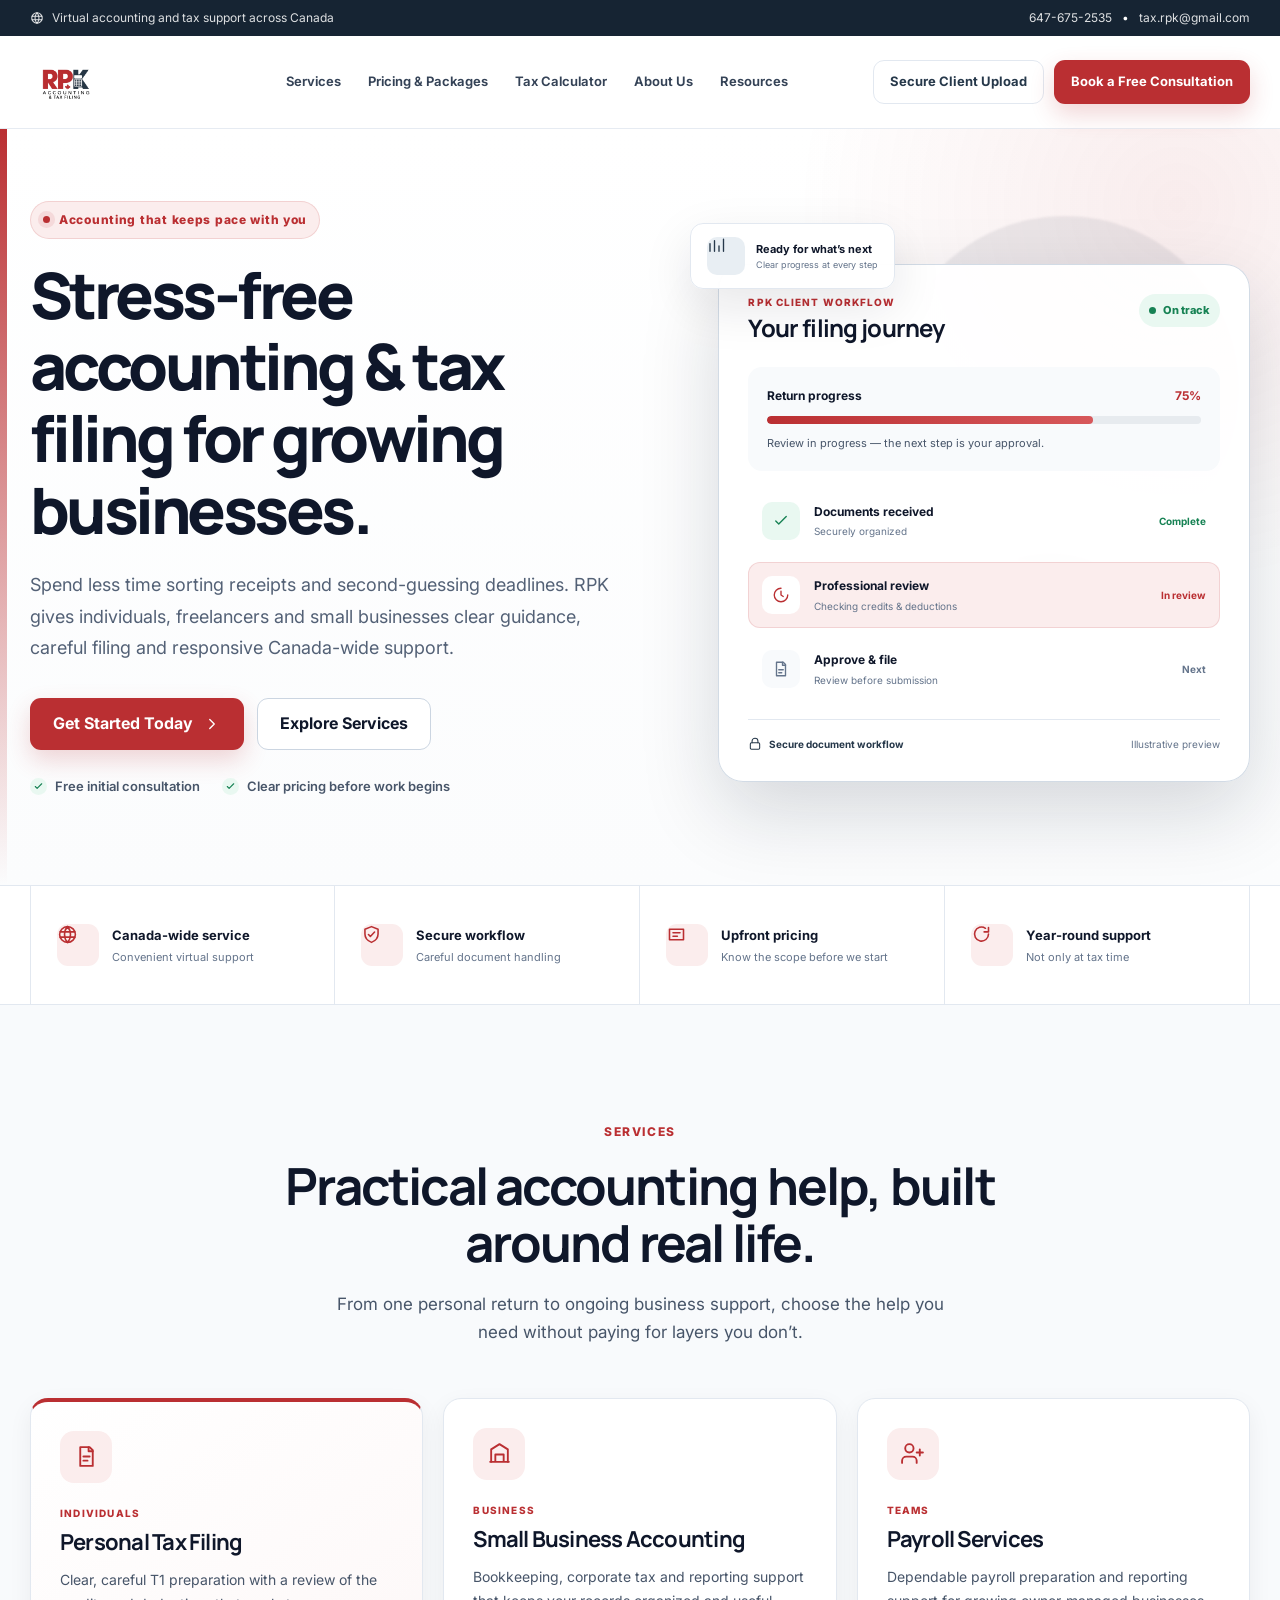
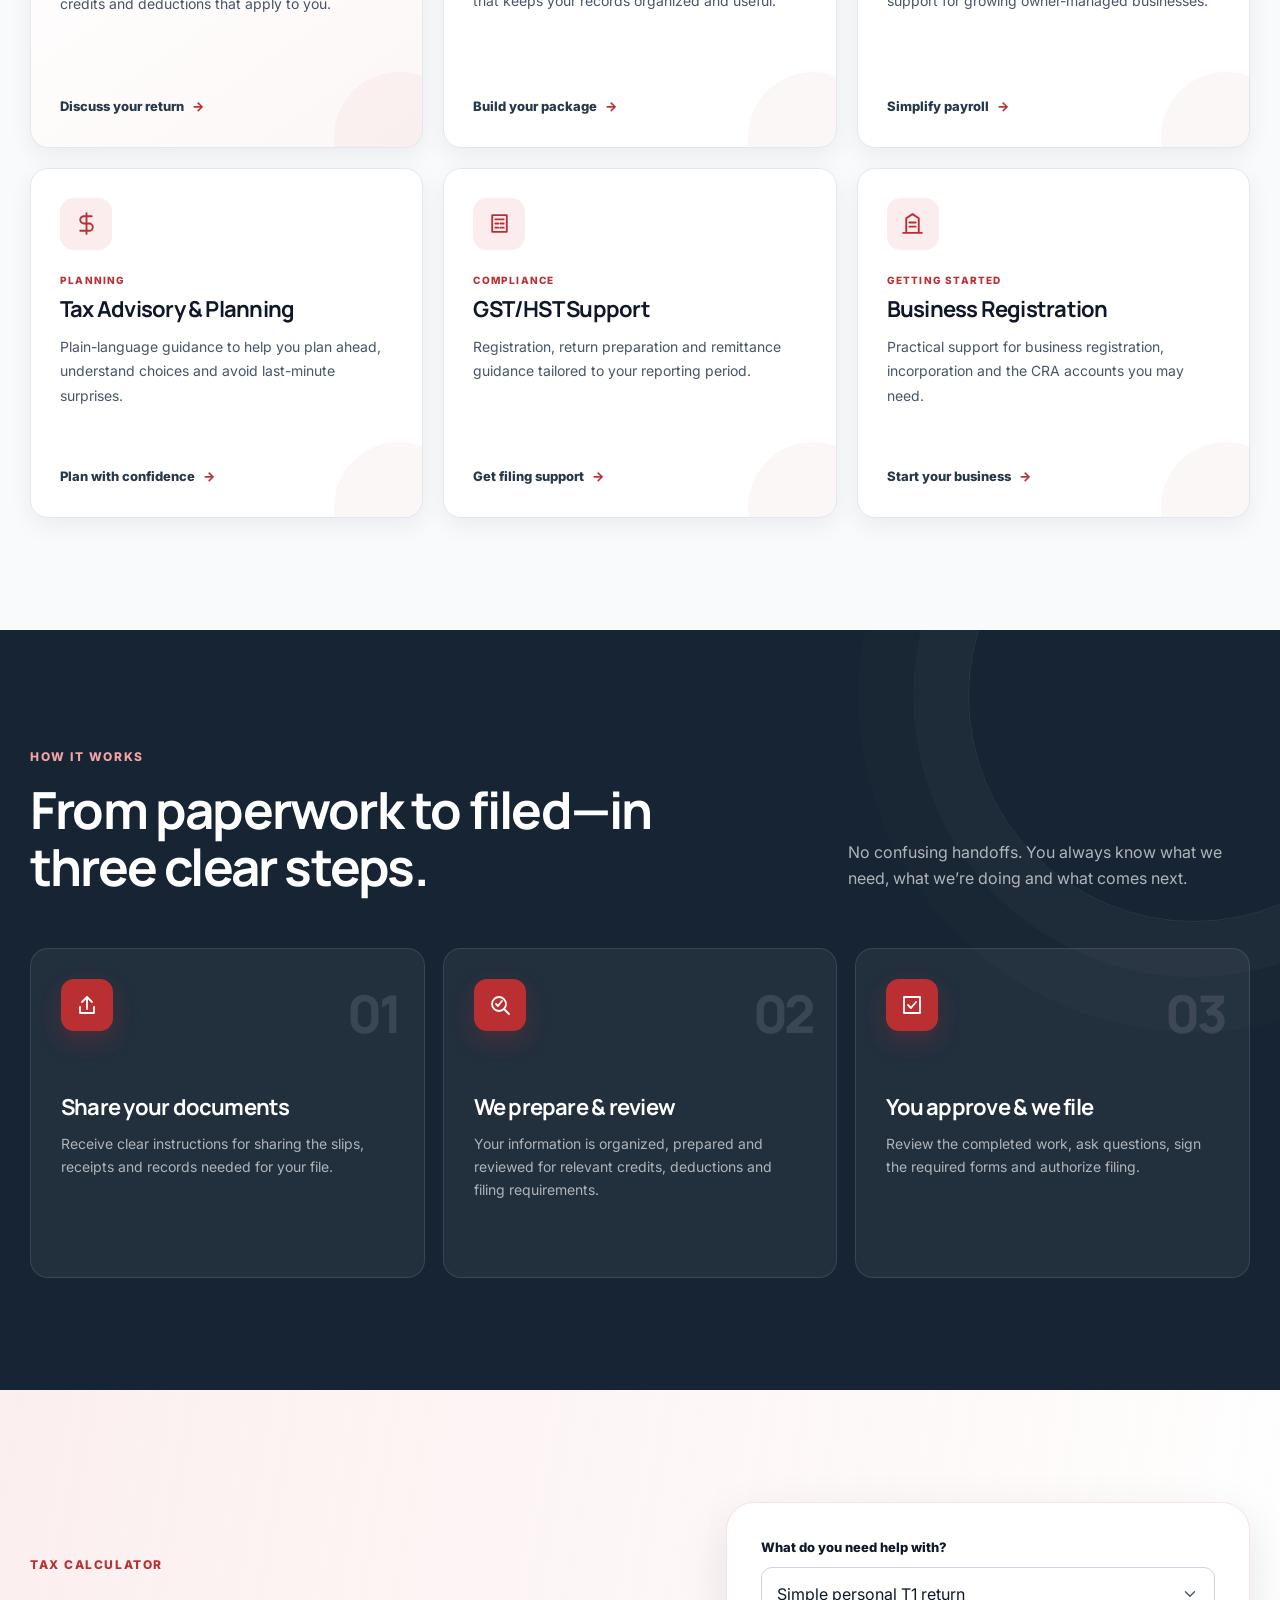
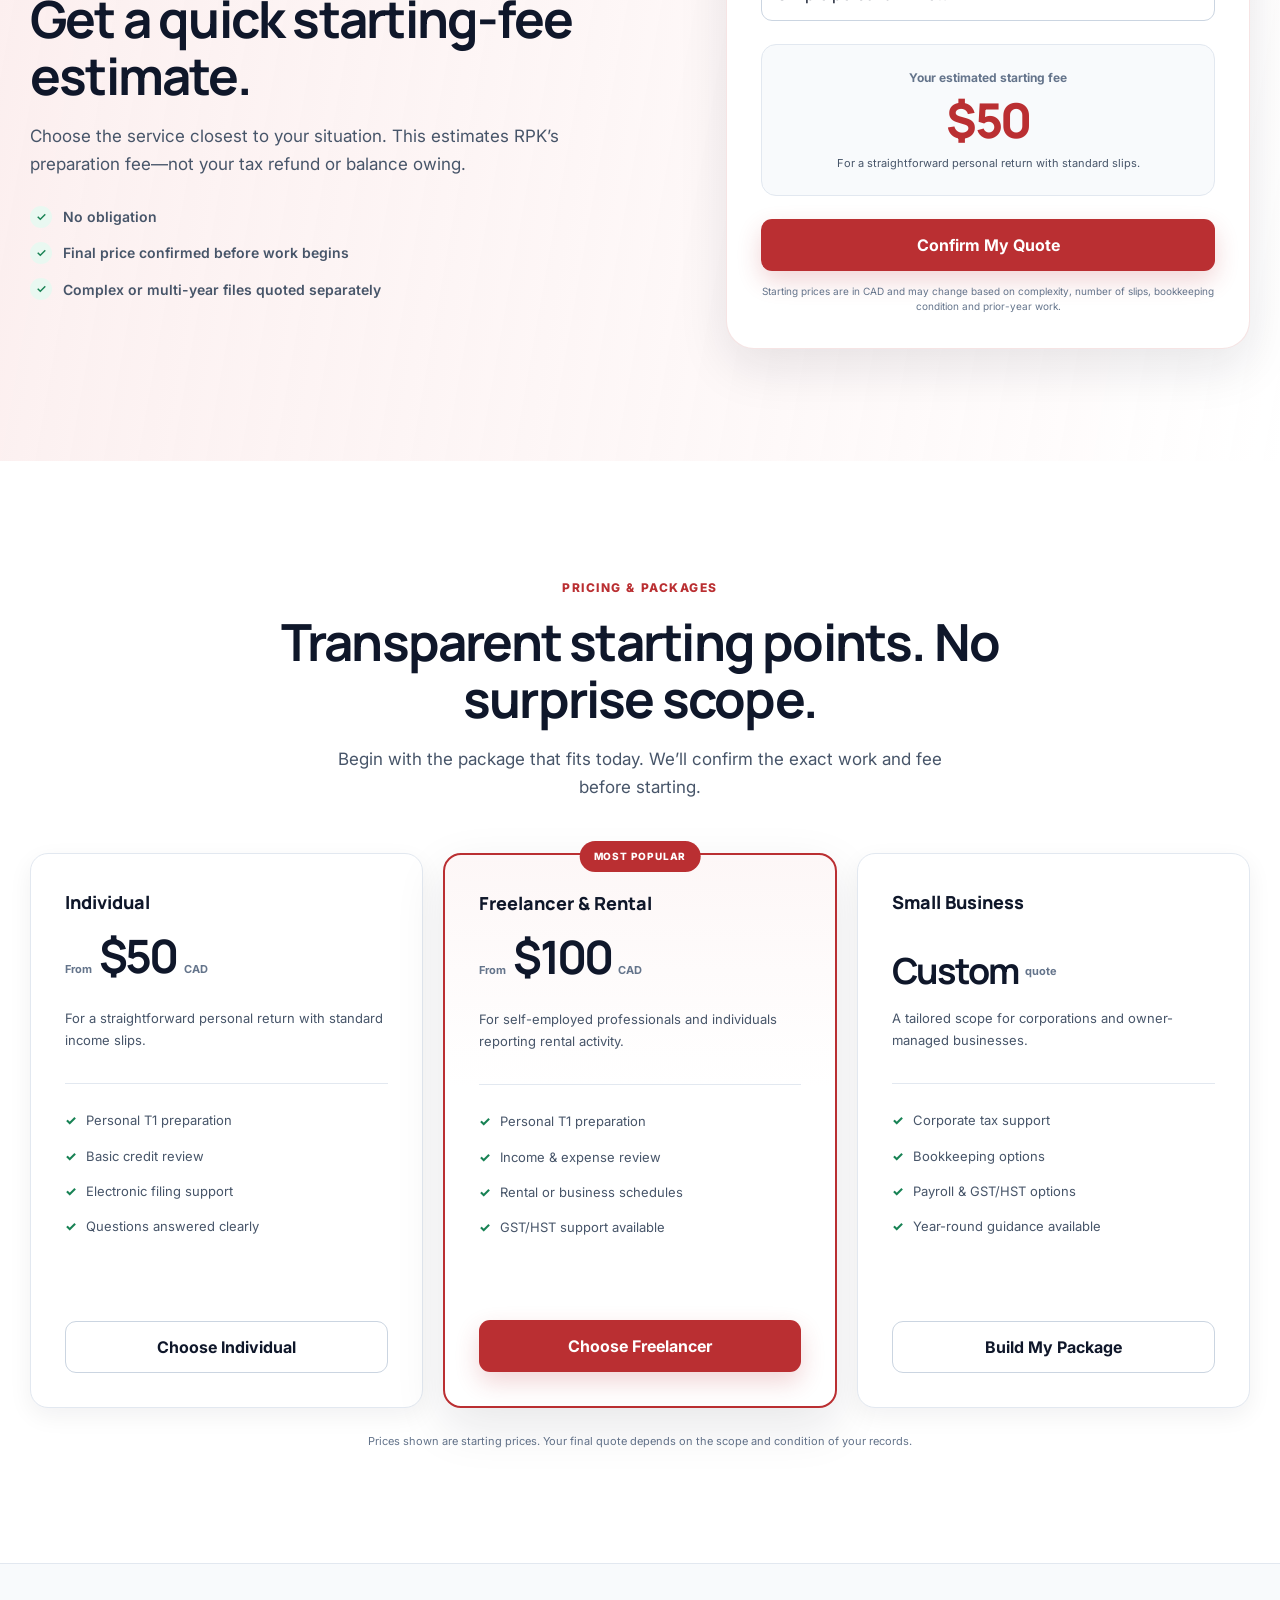
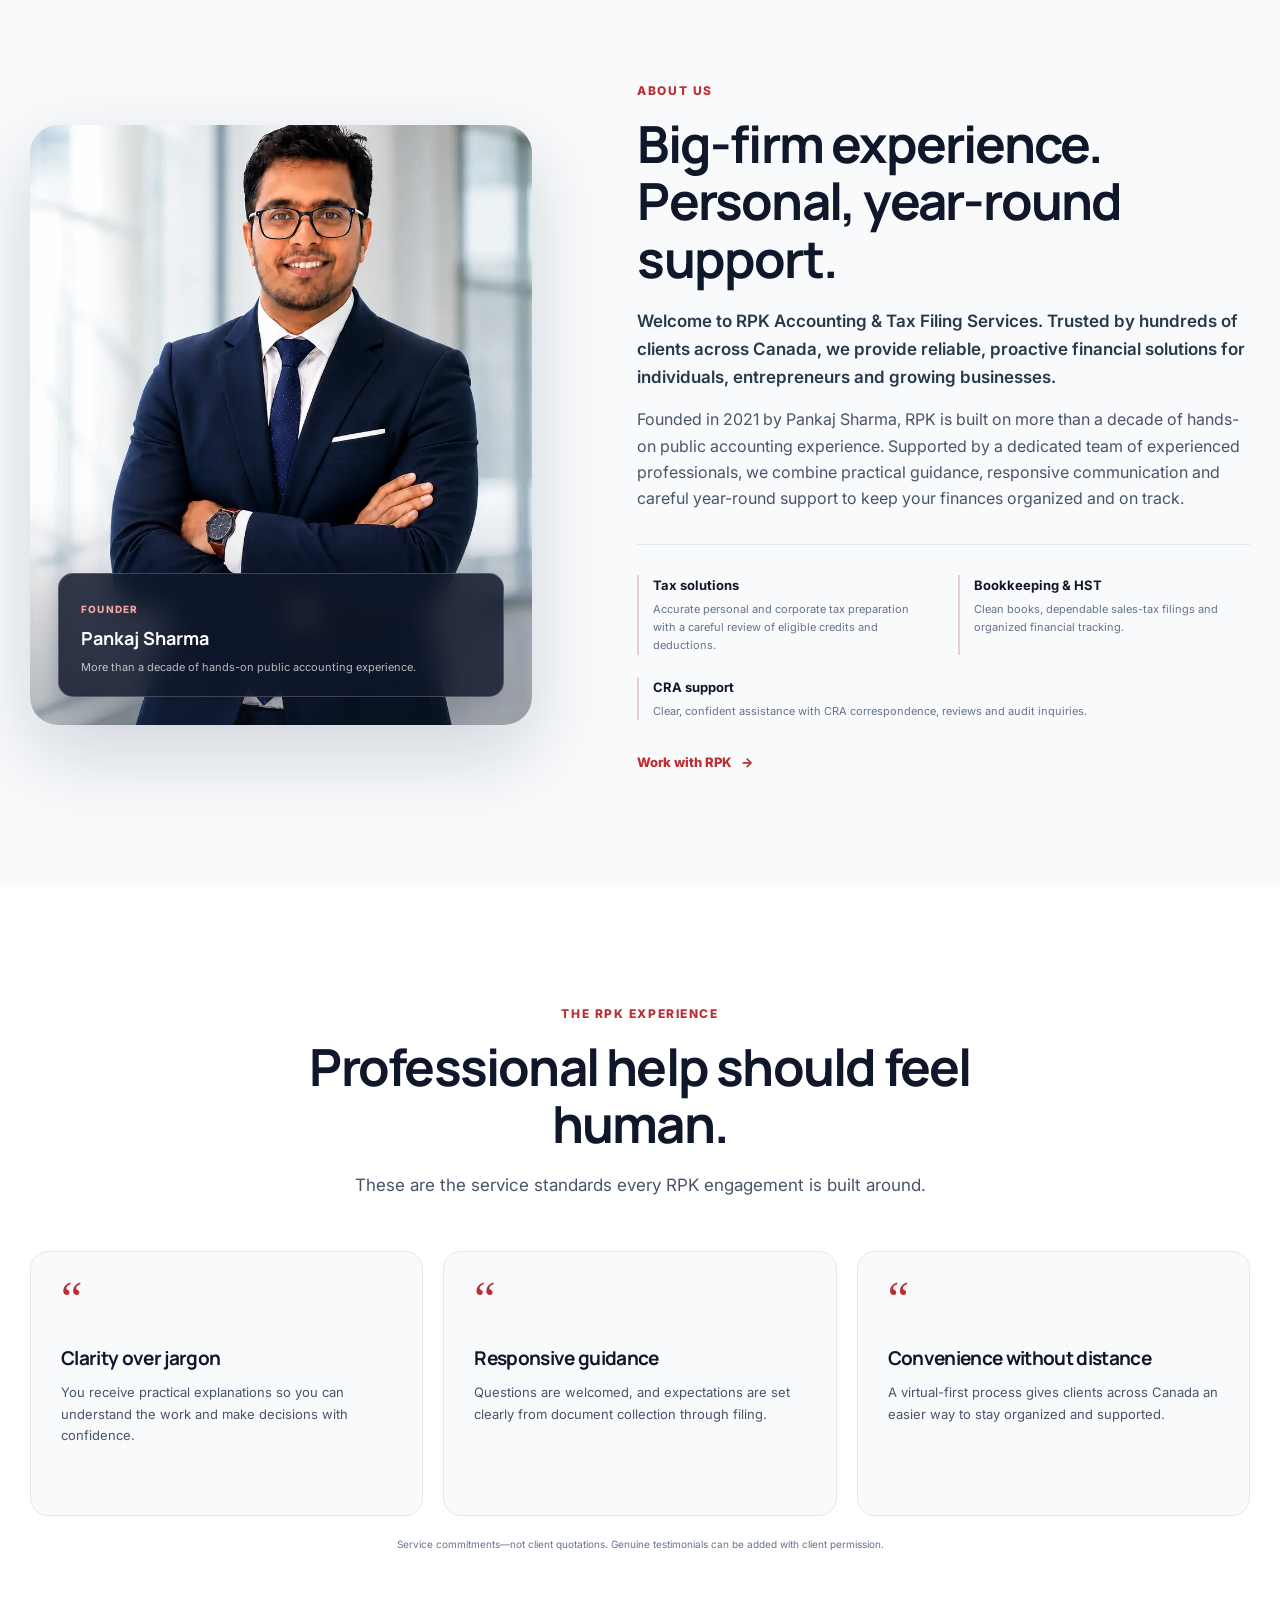
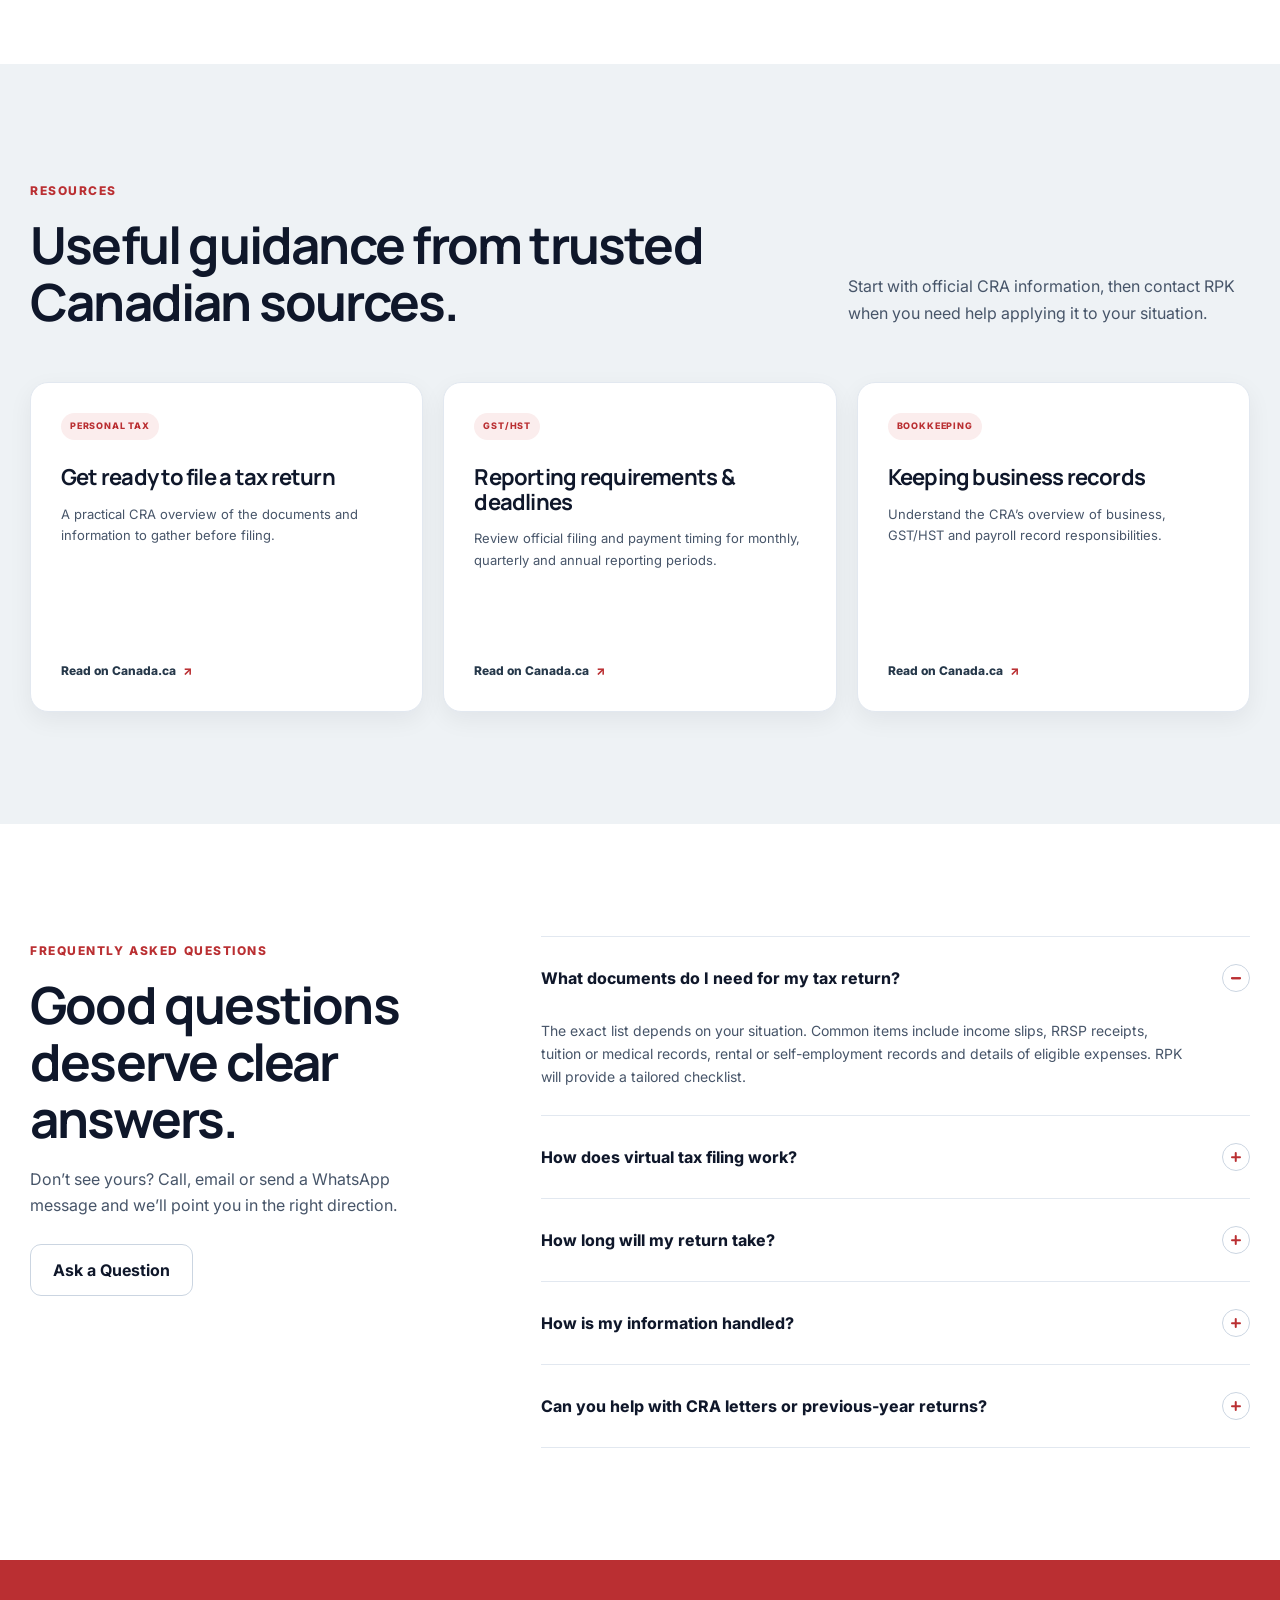
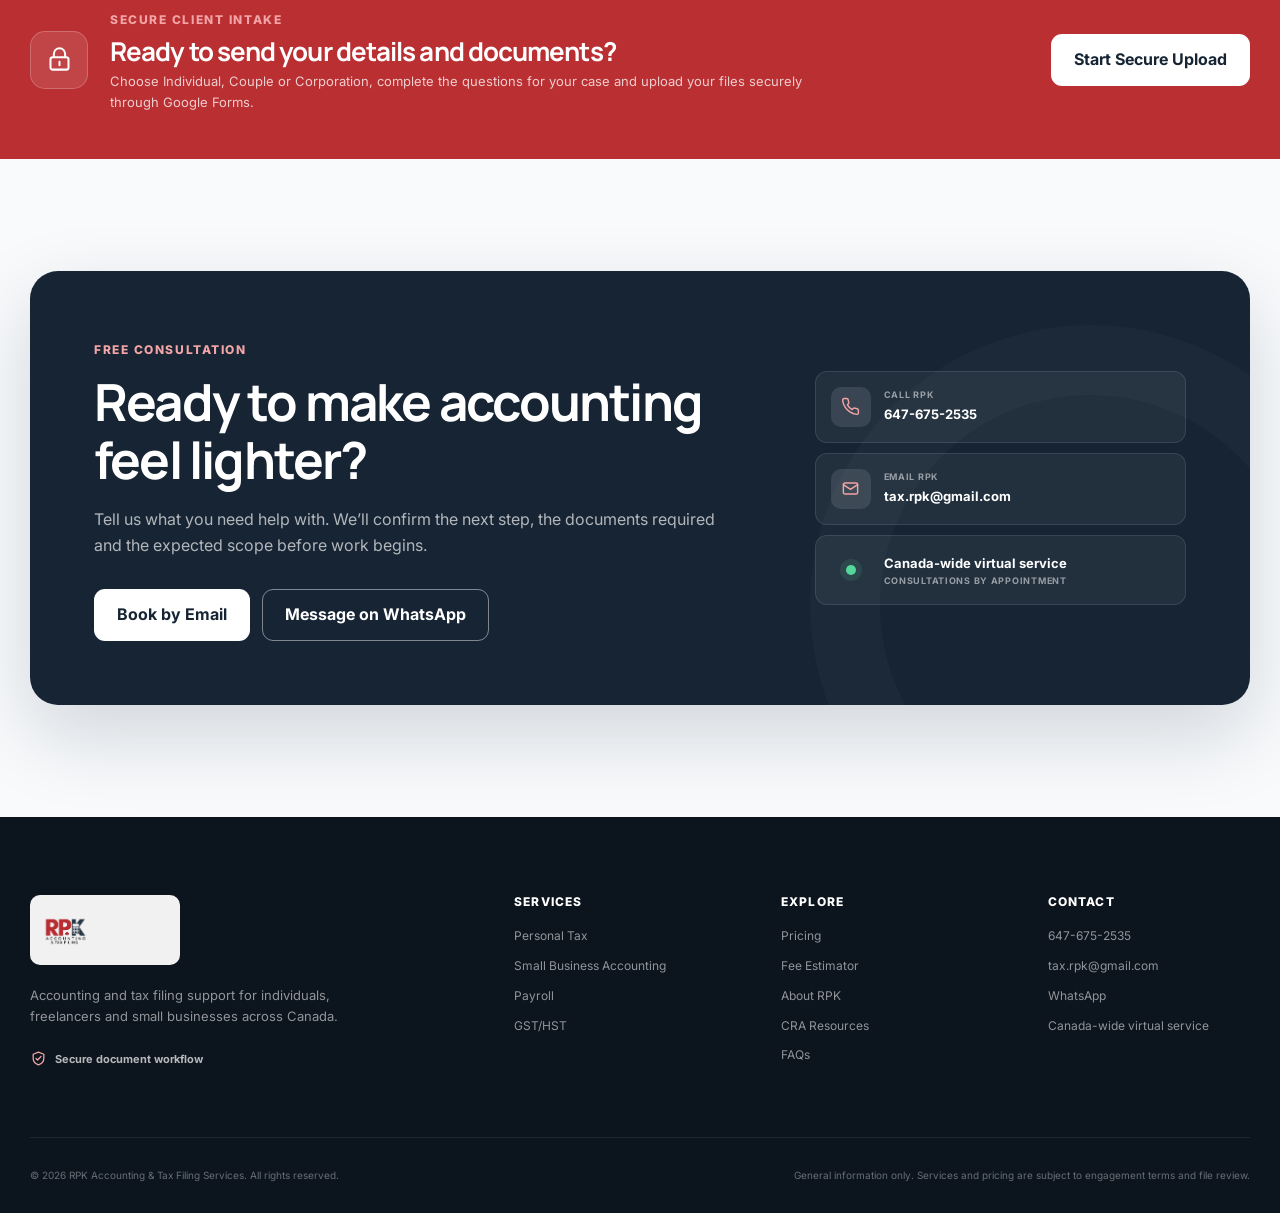
==== commit a5c25c82: "Version founder portrait asset" ====
--- a/index.html
+++ b/index.html
@@ -424,7 +424,7 @@
         <div class="about-panel">
           <img
             class="founder-photo"
-            src="pankaj-sharma-founder.webp"
+            src="pankaj-sharma-founder.webp?v=4d6831b5"
             width="900"
             height="1350"
             loading="lazy"
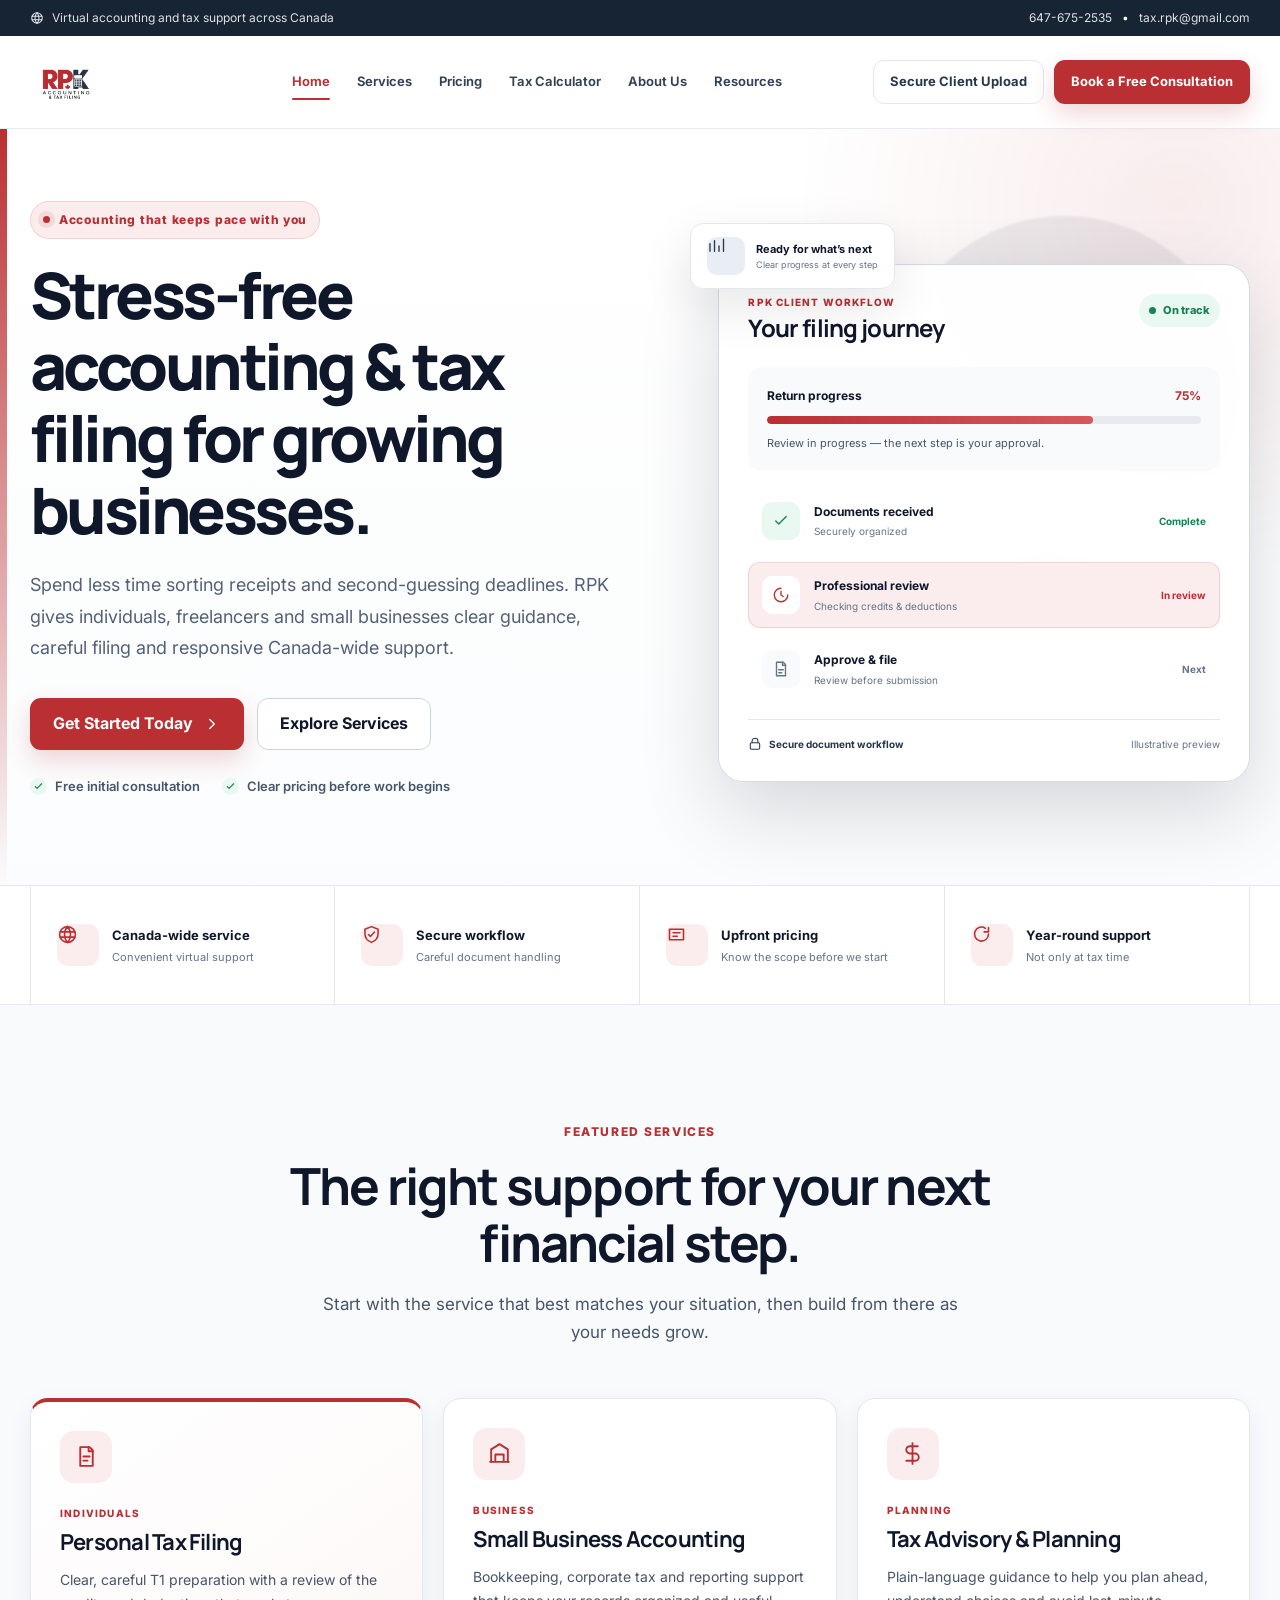
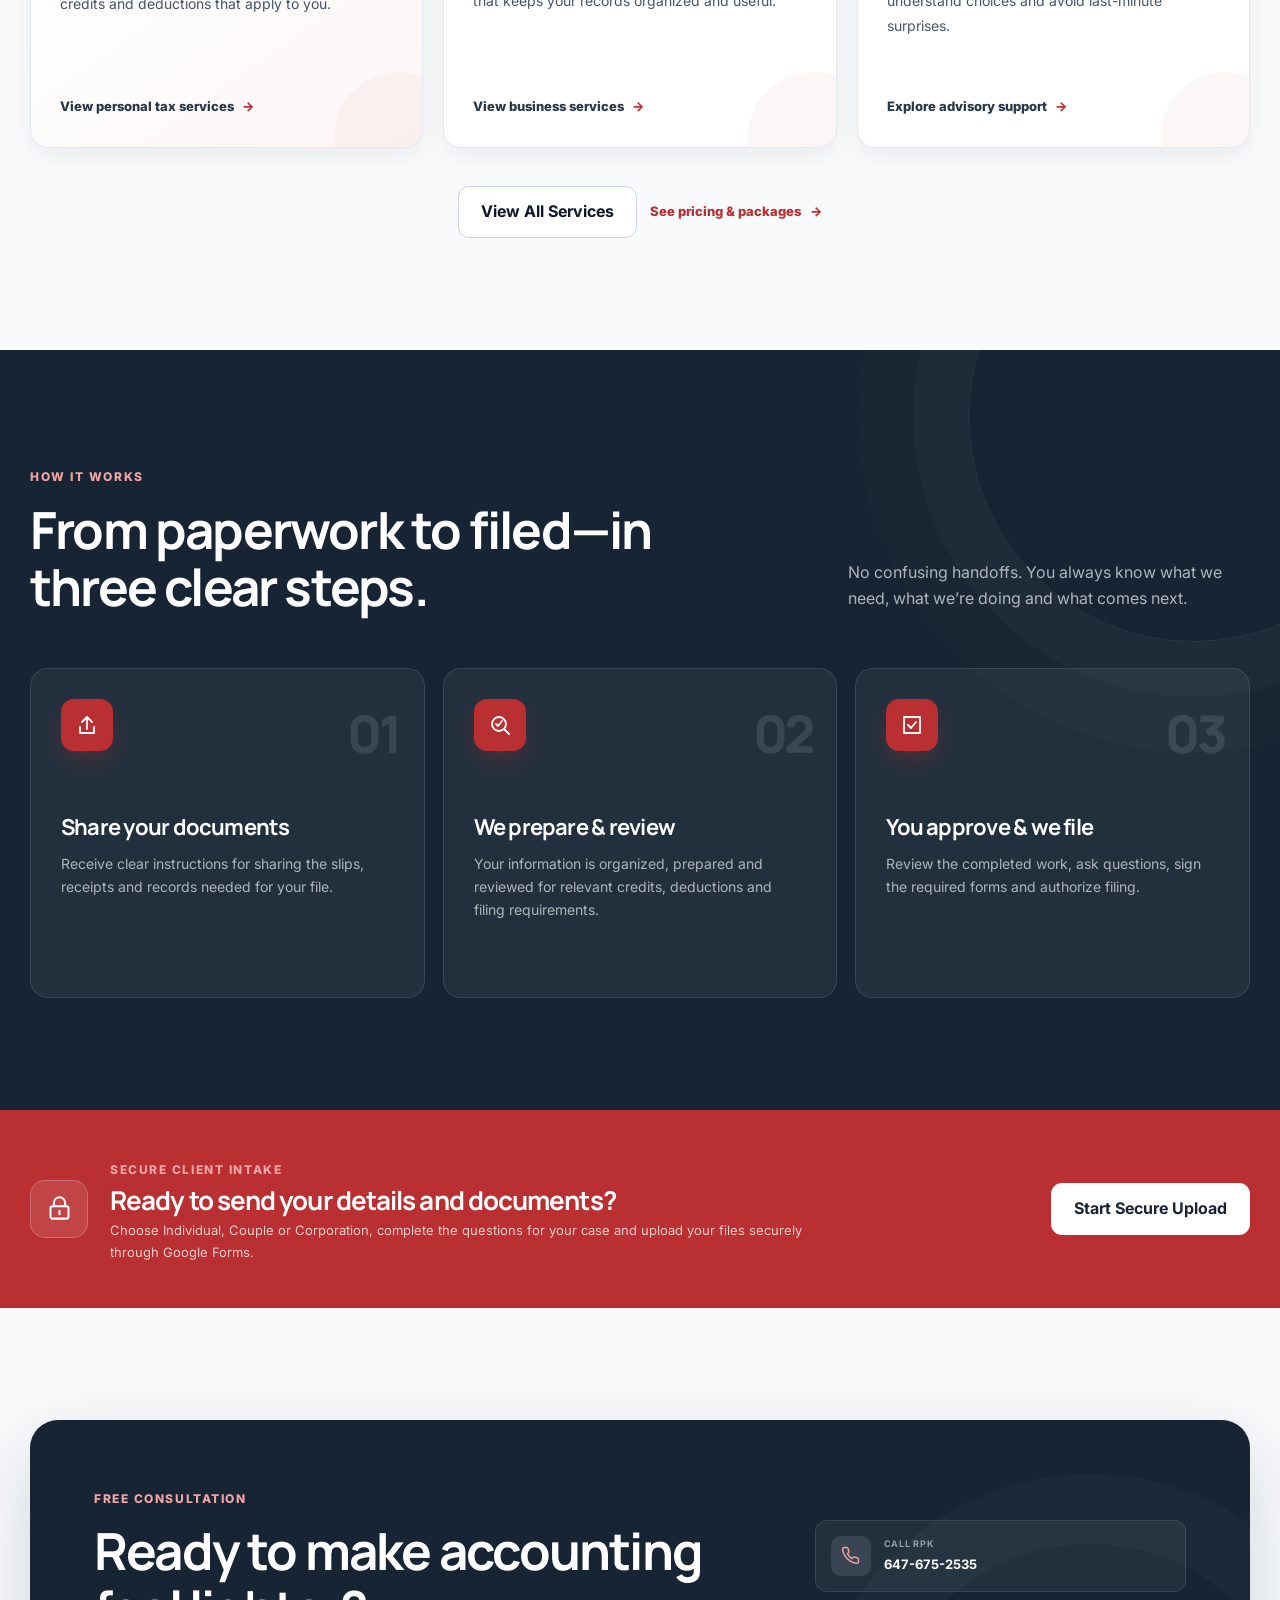
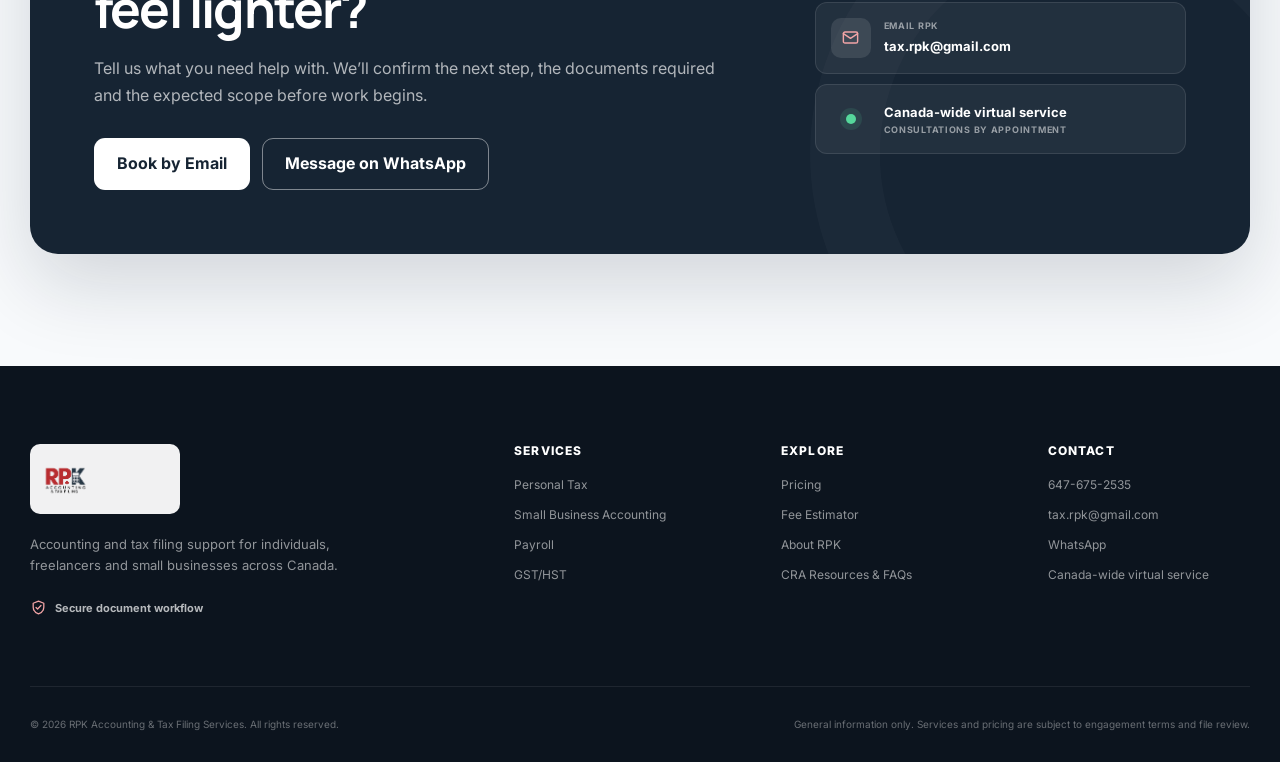
==== commit 2ed93ffd: "Split website into dedicated navigation pages" ====
--- a/index.html
+++ b/index.html
@@ -5,6 +5,10 @@
   <meta name="viewport" content="width=device-width, initial-scale=1.0">
   <meta name="theme-color" content="#ffffff">
   <title>RPK Accounting &amp; Tax Filing Services | Canada</title>
+  <link rel="canonical" href="https://rpkaccounting.ca/">
+  <link rel="icon" type="image/png" sizes="32x32" href="favicon-r-32x32.png?v=20260901">
+  <link rel="shortcut icon" href="favicon-r.ico?v=20260901">
+  <link rel="apple-touch-icon" sizes="180x180" href="apple-touch-icon-r.png?v=20260901">
   <meta
     name="description"
     content="Stress-free personal tax, small business accounting, bookkeeping, payroll and GST/HST support for clients across Canada."
@@ -15,7 +19,7 @@
     href="https://fonts.googleapis.com/css2?family=Inter:wght@400;500;600;700&amp;family=Manrope:wght@600;700;800&amp;display=swap"
     rel="stylesheet"
   >
-  <link rel="stylesheet" href="style.css?v=about-20260831">
+  <link rel="stylesheet" href="style.css?v=multipage-20260901">
 </head>
 <body>
   <a class="skip-link" href="#main-content">Skip to content</a>
@@ -39,37 +43,22 @@
 
   <header class="site-header" id="top">
     <div class="site-container header-inner">
-      <a class="brand" href="#top" aria-label="RPK Accounting home">
+      <a class="brand" href="index.html" aria-label="RPK Accounting home">
         <img src="rpk-logo.png" alt="RPK Accounting">
       </a>
-
-      <button
-        class="menu-toggle"
-        type="button"
-        aria-expanded="false"
-        aria-controls="primary-navigation"
-        aria-label="Open navigation"
-      >
-        <span></span>
-        <span></span>
-        <span></span>
+      <button class="menu-toggle" type="button" aria-expanded="false" aria-controls="primary-navigation" aria-label="Open navigation">
+        <span></span><span></span><span></span>
       </button>
-
       <nav class="primary-navigation" id="primary-navigation" aria-label="Main navigation">
-        <a href="#services">Services</a>
-        <a href="#pricing">Pricing &amp; Packages</a>
-        <a href="#fee-estimator">Tax Calculator</a>
-        <a href="#about">About Us</a>
-        <a href="#resources">Resources</a>
+        <a href="index.html" aria-current="page">Home</a>
+        <a href="services.html">Services</a>
+        <a href="pricing.html">Pricing</a>
+        <a href="calculator.html">Tax Calculator</a>
+        <a href="about.html">About Us</a>
+        <a href="resources.html">Resources</a>
       </nav>
-
       <div class="header-actions">
-        <a
-          class="button button-quiet button-small"
-          href="https://docs.google.com/forms/d/e/1FAIpQLSdkCDDYJLLwhpc_lVkpi-7uktjtUjOWHdUoQZ3_wsa8YD4_XA/viewform?usp=publish-editor"
-          target="_blank"
-          rel="noopener noreferrer"
-        >Secure Client Upload</a>
+        <a class="button button-quiet button-small" href="https://docs.google.com/forms/d/e/1FAIpQLSdkCDDYJLLwhpc_lVkpi-7uktjtUjOWHdUoQZ3_wsa8YD4_XA/viewform?usp=publish-editor" target="_blank" rel="noopener noreferrer">Secure Client Upload</a>
         <a class="button button-primary button-small" href="#contact">Book a Free Consultation</a>
       </div>
     </div>
@@ -79,10 +68,7 @@
     <section class="hero">
       <div class="hero-grid site-container">
         <div class="hero-copy">
-          <div class="eyebrow">
-            <span class="eyebrow-dot"></span>
-            Accounting that keeps pace with you
-          </div>
+          <div class="eyebrow"><span class="eyebrow-dot"></span>Accounting that keeps pace with you</div>
           <h1>Stress-free accounting &amp; tax filing for growing businesses.</h1>
           <p class="hero-lede">
             Spend less time sorting receipts and second-guessing deadlines. RPK gives
@@ -94,17 +80,11 @@
               Get Started Today
               <svg aria-hidden="true" viewBox="0 0 24 24"><path d="m9 18 6-6-6-6"></path></svg>
             </a>
-            <a class="button button-secondary" href="#services">Explore Services</a>
+            <a class="button button-secondary" href="services.html">Explore Services</a>
           </div>
           <div class="hero-assurances" aria-label="Service highlights">
-            <span>
-              <svg aria-hidden="true" viewBox="0 0 24 24"><path d="m5 12 4 4L19 6"></path></svg>
-              Free initial consultation
-            </span>
-            <span>
-              <svg aria-hidden="true" viewBox="0 0 24 24"><path d="m5 12 4 4L19 6"></path></svg>
-              Clear pricing before work begins
-            </span>
+            <span><svg aria-hidden="true" viewBox="0 0 24 24"><path d="m5 12 4 4L19 6"></path></svg>Free initial consultation</span>
+            <span><svg aria-hidden="true" viewBox="0 0 24 24"><path d="m5 12 4 4L19 6"></path></svg>Clear pricing before work begins</span>
           </div>
         </div>
 
@@ -113,59 +93,38 @@
           <div class="preview-glow preview-glow-two"></div>
           <div class="dashboard-card">
             <div class="dashboard-topbar">
-              <div>
-                <p class="dashboard-kicker">RPK client workflow</p>
-                <h2>Your filing journey</h2>
-              </div>
+              <div><p class="dashboard-kicker">RPK client workflow</p><h2>Your filing journey</h2></div>
               <span class="status-pill"><span></span> On track</span>
             </div>
-
             <div class="progress-panel">
-              <div class="progress-labels">
-                <span>Return progress</span>
-                <strong>75%</strong>
-              </div>
+              <div class="progress-labels"><span>Return progress</span><strong>75%</strong></div>
               <div class="progress-track"><span></span></div>
               <p>Review in progress — the next step is your approval.</p>
             </div>
-
             <ol class="workflow-list">
               <li class="workflow-complete">
-                <span class="workflow-icon">
-                  <svg aria-hidden="true" viewBox="0 0 24 24"><path d="m5 12 4 4L19 6"></path></svg>
-                </span>
+                <span class="workflow-icon"><svg aria-hidden="true" viewBox="0 0 24 24"><path d="m5 12 4 4L19 6"></path></svg></span>
                 <div><strong>Documents received</strong><small>Securely organized</small></div>
                 <span class="workflow-state">Complete</span>
               </li>
               <li class="workflow-active">
-                <span class="workflow-icon">
-                  <svg aria-hidden="true" viewBox="0 0 24 24"><path d="M12 3a9 9 0 1 0 9 9"></path><path d="M12 7v5l3 2"></path></svg>
-                </span>
+                <span class="workflow-icon"><svg aria-hidden="true" viewBox="0 0 24 24"><path d="M12 3a9 9 0 1 0 9 9"></path><path d="M12 7v5l3 2"></path></svg></span>
                 <div><strong>Professional review</strong><small>Checking credits &amp; deductions</small></div>
                 <span class="workflow-state">In review</span>
               </li>
               <li>
-                <span class="workflow-icon">
-                  <svg aria-hidden="true" viewBox="0 0 24 24"><path d="M6 3h9l3 3v15H6z"></path><path d="M14 3v4h4M9 13h6M9 17h4"></path></svg>
-                </span>
+                <span class="workflow-icon"><svg aria-hidden="true" viewBox="0 0 24 24"><path d="M6 3h9l3 3v15H6z"></path><path d="M14 3v4h4M9 13h6M9 17h4"></path></svg></span>
                 <div><strong>Approve &amp; file</strong><small>Review before submission</small></div>
                 <span class="workflow-state">Next</span>
               </li>
             </ol>
-
             <div class="dashboard-footer">
-              <div class="secure-note">
-                <svg aria-hidden="true" viewBox="0 0 24 24"><path d="M7 10V7a5 5 0 0 1 10 0v3"></path><rect x="4" y="10" width="16" height="11" rx="2"></rect></svg>
-                Secure document workflow
-              </div>
+              <div class="secure-note"><svg aria-hidden="true" viewBox="0 0 24 24"><path d="M7 10V7a5 5 0 0 1 10 0v3"></path><rect x="4" y="10" width="16" height="11" rx="2"></rect></svg>Secure document workflow</div>
               <span>Illustrative preview</span>
             </div>
           </div>
-
           <div class="floating-card floating-card-top">
-            <span class="floating-icon">
-              <svg aria-hidden="true" viewBox="0 0 24 24"><path d="M4 19V9M10 19V5M16 19v-7M22 19V3"></path></svg>
-            </span>
+            <span class="floating-icon"><svg aria-hidden="true" viewBox="0 0 24 24"><path d="M4 19V9M10 19V5M16 19v-7M22 19V3"></path></svg></span>
             <div><strong>Ready for what’s next</strong><span>Clear progress at every step</span></div>
           </div>
         </div>
@@ -177,104 +136,58 @@
         <h2 id="trust-heading" class="visually-hidden">Why clients trust RPK Accounting</h2>
         <div class="trust-grid">
           <div class="trust-item">
-            <span class="trust-icon">
-              <svg aria-hidden="true" viewBox="0 0 24 24"><path d="M12 21a9 9 0 1 0 0-18 9 9 0 0 0 0 18Z"></path><path d="M3.6 9h16.8M3.6 15h16.8M12 3c2.3 2.5 3.4 5.5 3.4 9S14.3 18.5 12 21c-2.3-2.5-3.4-5.5-3.4-9S9.7 5.5 12 3Z"></path></svg>
-            </span>
+            <span class="trust-icon"><svg aria-hidden="true" viewBox="0 0 24 24"><path d="M12 21a9 9 0 1 0 0-18 9 9 0 0 0 0 18Z"></path><path d="M3.6 9h16.8M3.6 15h16.8M12 3c2.3 2.5 3.4 5.5 3.4 9S14.3 18.5 12 21c-2.3-2.5-3.4-5.5-3.4-9S9.7 5.5 12 3Z"></path></svg></span>
             <div><strong>Canada-wide service</strong><span>Convenient virtual support</span></div>
           </div>
           <div class="trust-item">
-            <span class="trust-icon">
-              <svg aria-hidden="true" viewBox="0 0 24 24"><path d="M12 3 4.5 6v5.5c0 4.6 3 7.8 7.5 9.5 4.5-1.7 7.5-4.9 7.5-9.5V6z"></path><path d="m8.5 12 2.2 2.2 4.8-5"></path></svg>
-            </span>
+            <span class="trust-icon"><svg aria-hidden="true" viewBox="0 0 24 24"><path d="M12 3 4.5 6v5.5c0 4.6 3 7.8 7.5 9.5 4.5-1.7 7.5-4.9 7.5-9.5V6z"></path><path d="m8.5 12 2.2 2.2 4.8-5"></path></svg></span>
             <div><strong>Secure workflow</strong><span>Careful document handling</span></div>
           </div>
           <div class="trust-item">
-            <span class="trust-icon">
-              <svg aria-hidden="true" viewBox="0 0 24 24"><path d="M4 6h16v12H4z"></path><path d="M8 10h8M8 14h5"></path></svg>
-            </span>
+            <span class="trust-icon"><svg aria-hidden="true" viewBox="0 0 24 24"><path d="M4 6h16v12H4z"></path><path d="M8 10h8M8 14h5"></path></svg></span>
             <div><strong>Upfront pricing</strong><span>Know the scope before we start</span></div>
           </div>
           <div class="trust-item">
-            <span class="trust-icon">
-              <svg aria-hidden="true" viewBox="0 0 24 24"><path d="M20 11.5a8 8 0 1 1-3.5-6.6"></path><path d="M20 4v5h-5"></path></svg>
-            </span>
+            <span class="trust-icon"><svg aria-hidden="true" viewBox="0 0 24 24"><path d="M20 11.5a8 8 0 1 1-3.5-6.6"></path><path d="M20 4v5h-5"></path></svg></span>
             <div><strong>Year-round support</strong><span>Not only at tax time</span></div>
           </div>
         </div>
       </div>
     </section>
 
-    <section class="section services-section" id="services">
+    <section class="section services-section">
       <div class="site-container">
         <div class="section-heading centered-heading">
-          <span class="section-label">Services</span>
-          <h2>Practical accounting help, built around real life.</h2>
-          <p>
-            From one personal return to ongoing business support, choose the help you need
-            without paying for layers you don’t.
-          </p>
-        </div>
-
+          <span class="section-label">Featured services</span>
+          <h2>The right support for your next financial step.</h2>
+          <p>Start with the service that best matches your situation, then build from there as your needs grow.</p>
+        </div>
         <div class="services-grid">
           <article class="service-card featured-service">
-            <div class="service-icon">
-              <svg aria-hidden="true" viewBox="0 0 24 24"><path d="M6 3h9l3 3v15H6z"></path><path d="M14 3v4h4M9 12h6M9 16h4"></path></svg>
-            </div>
+            <div class="service-icon"><svg aria-hidden="true" viewBox="0 0 24 24"><path d="M6 3h9l3 3v15H6z"></path><path d="M14 3v4h4M9 12h6M9 16h4"></path></svg></div>
             <span class="service-tag">Individuals</span>
             <h3>Personal Tax Filing</h3>
             <p>Clear, careful T1 preparation with a review of the credits and deductions that apply to you.</p>
-            <a href="#contact">Discuss your return <span aria-hidden="true">→</span></a>
+            <a href="services.html">View personal tax services <span aria-hidden="true">→</span></a>
           </article>
-
           <article class="service-card">
-            <div class="service-icon">
-              <svg aria-hidden="true" viewBox="0 0 24 24"><path d="M4 20V8l8-5 8 5v12"></path><path d="M8 20v-7h8v7M3 20h18"></path></svg>
-            </div>
+            <div class="service-icon"><svg aria-hidden="true" viewBox="0 0 24 24"><path d="M4 20V8l8-5 8 5v12"></path><path d="M8 20v-7h8v7M3 20h18"></path></svg></div>
             <span class="service-tag">Business</span>
             <h3>Small Business Accounting</h3>
             <p>Bookkeeping, corporate tax and reporting support that keeps your records organized and useful.</p>
-            <a href="#contact">Build your package <span aria-hidden="true">→</span></a>
+            <a href="services.html">View business services <span aria-hidden="true">→</span></a>
           </article>
-
           <article class="service-card">
-            <div class="service-icon">
-              <svg aria-hidden="true" viewBox="0 0 24 24"><path d="M16 21v-2a4 4 0 0 0-4-4H6a4 4 0 0 0-4 4v2"></path><circle cx="9" cy="7" r="4"></circle><path d="M19 8v6M16 11h6"></path></svg>
-            </div>
-            <span class="service-tag">Teams</span>
-            <h3>Payroll Services</h3>
-            <p>Dependable payroll preparation and reporting support for growing owner-managed businesses.</p>
-            <a href="#contact">Simplify payroll <span aria-hidden="true">→</span></a>
-          </article>
-
-          <article class="service-card">
-            <div class="service-icon">
-              <svg aria-hidden="true" viewBox="0 0 24 24"><path d="M12 2v20M17 5H9.5a3.5 3.5 0 0 0 0 7h5a3.5 3.5 0 0 1 0 7H6"></path></svg>
-            </div>
+            <div class="service-icon"><svg aria-hidden="true" viewBox="0 0 24 24"><path d="M12 2v20M17 5H9.5a3.5 3.5 0 0 0 0 7h5a3.5 3.5 0 0 1 0 7H6"></path></svg></div>
             <span class="service-tag">Planning</span>
             <h3>Tax Advisory &amp; Planning</h3>
             <p>Plain-language guidance to help you plan ahead, understand choices and avoid last-minute surprises.</p>
-            <a href="#contact">Plan with confidence <span aria-hidden="true">→</span></a>
+            <a href="services.html">Explore advisory support <span aria-hidden="true">→</span></a>
           </article>
-
-          <article class="service-card">
-            <div class="service-icon">
-              <svg aria-hidden="true" viewBox="0 0 24 24"><path d="M5 4h14v16H5z"></path><path d="M8 8h8M8 12h3M13 12h3M8 16h3M13 16h3"></path></svg>
-            </div>
-            <span class="service-tag">Compliance</span>
-            <h3>GST/HST Support</h3>
-            <p>Registration, return preparation and remittance guidance tailored to your reporting period.</p>
-            <a href="#contact">Get filing support <span aria-hidden="true">→</span></a>
-          </article>
-
-          <article class="service-card">
-            <div class="service-icon">
-              <svg aria-hidden="true" viewBox="0 0 24 24"><path d="M3 21h18M6 21V7l6-4 6 4v14M9 11h6M9 15h6"></path></svg>
-            </div>
-            <span class="service-tag">Getting started</span>
-            <h3>Business Registration</h3>
-            <p>Practical support for business registration, incorporation and the CRA accounts you may need.</p>
-            <a href="#contact">Start your business <span aria-hidden="true">→</span></a>
-          </article>
+        </div>
+        <div class="section-actions">
+          <a class="button button-secondary" href="services.html">View All Services</a>
+          <a class="text-link" href="pricing.html">See pricing &amp; packages <span aria-hidden="true">→</span></a>
         </div>
       </div>
     </section>
@@ -282,35 +195,25 @@
     <section class="section process-section">
       <div class="site-container">
         <div class="section-heading split-heading">
-          <div>
-            <span class="section-label light-label">How it works</span>
-            <h2>From paperwork to filed—in three clear steps.</h2>
-          </div>
+          <div><span class="section-label light-label">How it works</span><h2>From paperwork to filed—in three clear steps.</h2></div>
           <p>No confusing handoffs. You always know what we need, what we’re doing and what comes next.</p>
         </div>
-
         <ol class="process-grid">
           <li class="process-card">
             <span class="step-number">01</span>
-            <div class="process-icon">
-              <svg aria-hidden="true" viewBox="0 0 24 24"><path d="M12 16V4M7 9l5-5 5 5"></path><path d="M5 14v6h14v-6"></path></svg>
-            </div>
+            <div class="process-icon"><svg aria-hidden="true" viewBox="0 0 24 24"><path d="M12 16V4M7 9l5-5 5 5"></path><path d="M5 14v6h14v-6"></path></svg></div>
             <h3>Share your documents</h3>
             <p>Receive clear instructions for sharing the slips, receipts and records needed for your file.</p>
           </li>
           <li class="process-card">
             <span class="step-number">02</span>
-            <div class="process-icon">
-              <svg aria-hidden="true" viewBox="0 0 24 24"><circle cx="11" cy="11" r="7"></circle><path d="m16 16 5 5M8 11l2 2 4-5"></path></svg>
-            </div>
+            <div class="process-icon"><svg aria-hidden="true" viewBox="0 0 24 24"><circle cx="11" cy="11" r="7"></circle><path d="m16 16 5 5M8 11l2 2 4-5"></path></svg></div>
             <h3>We prepare &amp; review</h3>
             <p>Your information is organized, prepared and reviewed for relevant credits, deductions and filing requirements.</p>
           </li>
           <li class="process-card">
             <span class="step-number">03</span>
-            <div class="process-icon">
-              <svg aria-hidden="true" viewBox="0 0 24 24"><path d="M4 4h16v16H4z"></path><path d="m8 12 3 3 5-6"></path></svg>
-            </div>
+            <div class="process-icon"><svg aria-hidden="true" viewBox="0 0 24 24"><path d="M4 4h16v16H4z"></path><path d="m8 12 3 3 5-6"></path></svg></div>
             <h3>You approve &amp; we file</h3>
             <p>Review the completed work, ask questions, sign the required forms and authorize filing.</p>
           </li>
@@ -318,259 +221,17 @@
       </div>
     </section>
 
-    <section class="section estimator-section" id="fee-estimator">
-      <div class="site-container estimator-grid">
-        <div class="estimator-copy">
-          <span class="section-label">Tax calculator</span>
-          <h2>Get a quick starting-fee estimate.</h2>
-          <p>
-            Choose the service closest to your situation. This estimates RPK’s preparation fee—not your tax refund or balance owing.
-          </p>
-          <ul class="check-list">
-            <li><span>✓</span> No obligation</li>
-            <li><span>✓</span> Final price confirmed before work begins</li>
-            <li><span>✓</span> Complex or multi-year files quoted separately</li>
-          </ul>
-        </div>
-
-        <div class="estimator-card">
-          <div class="field-group">
-            <label for="service-type">What do you need help with?</label>
-            <div class="select-wrap">
-              <select id="service-type">
-                <option value="personal">Simple personal T1 return</option>
-                <option value="couple">Two simple personal T1 returns</option>
-                <option value="rental">Personal return with rental income</option>
-                <option value="self-employed">Self-employed / freelancer return</option>
-                <option value="corporate">Corporate tax or ongoing accounting</option>
-              </select>
-              <svg aria-hidden="true" viewBox="0 0 24 24"><path d="m6 9 6 6 6-6"></path></svg>
-            </div>
-          </div>
-
-          <div class="estimate-result" aria-live="polite">
-            <p>Your estimated starting fee</p>
-            <div class="estimate-value" id="estimate-value">$50</div>
-            <span id="estimate-note">For a straightforward personal return with standard slips.</span>
-          </div>
-
-          <a
-            class="button button-primary button-full"
-            id="estimate-cta"
-            href="mailto:tax.rpk@gmail.com?subject=Personal%20Tax%20Consultation"
-          >Confirm My Quote</a>
-          <p class="estimator-disclaimer">
-            Starting prices are in CAD and may change based on complexity, number of slips, bookkeeping condition and prior-year work.
-          </p>
-        </div>
-      </div>
-    </section>
-
-    <section class="section pricing-section" id="pricing">
-      <div class="site-container">
-        <div class="section-heading centered-heading">
-          <span class="section-label">Pricing &amp; packages</span>
-          <h2>Transparent starting points. No surprise scope.</h2>
-          <p>Begin with the package that fits today. We’ll confirm the exact work and fee before starting.</p>
-        </div>
-
-        <div class="pricing-grid">
-          <article class="pricing-card">
-            <p class="plan-name">Individual</p>
-            <div class="plan-price"><span>From</span><strong>$50</strong><small>CAD</small></div>
-            <p class="plan-description">For a straightforward personal return with standard income slips.</p>
-            <ul>
-              <li><span>✓</span> Personal T1 preparation</li>
-              <li><span>✓</span> Basic credit review</li>
-              <li><span>✓</span> Electronic filing support</li>
-              <li><span>✓</span> Questions answered clearly</li>
-            </ul>
-            <a class="button button-secondary button-full" href="#contact">Choose Individual</a>
-          </article>
-
-          <article class="pricing-card popular-plan">
-            <span class="popular-badge">Most popular</span>
-            <p class="plan-name">Freelancer &amp; Rental</p>
-            <div class="plan-price"><span>From</span><strong>$100</strong><small>CAD</small></div>
-            <p class="plan-description">For self-employed professionals and individuals reporting rental activity.</p>
-            <ul>
-              <li><span>✓</span> Personal T1 preparation</li>
-              <li><span>✓</span> Income &amp; expense review</li>
-              <li><span>✓</span> Rental or business schedules</li>
-              <li><span>✓</span> GST/HST support available</li>
-            </ul>
-            <a class="button button-primary button-full" href="#contact">Choose Freelancer</a>
-          </article>
-
-          <article class="pricing-card">
-            <p class="plan-name">Small Business</p>
-            <div class="plan-price plan-custom"><strong>Custom</strong><small>quote</small></div>
-            <p class="plan-description">A tailored scope for corporations and owner-managed businesses.</p>
-            <ul>
-              <li><span>✓</span> Corporate tax support</li>
-              <li><span>✓</span> Bookkeeping options</li>
-              <li><span>✓</span> Payroll &amp; GST/HST options</li>
-              <li><span>✓</span> Year-round guidance available</li>
-            </ul>
-            <a class="button button-secondary button-full" href="#contact">Build My Package</a>
-          </article>
-        </div>
-        <p class="pricing-note">Prices shown are starting prices. Your final quote depends on the scope and condition of your records.</p>
-      </div>
-    </section>
-
-    <section class="section about-section" id="about">
-      <div class="site-container about-grid">
-        <div class="about-panel">
-          <img
-            class="founder-photo"
-            src="pankaj-sharma-founder.webp?v=4d6831b5"
-            width="900"
-            height="1350"
-            loading="lazy"
-            decoding="async"
-            alt="Pankaj Sharma, founder of RPK Accounting and Tax Filing Services"
-          >
-          <div class="about-founder-card">
-            <span class="founder-role">Founder</span>
-            <strong>Pankaj Sharma</strong>
-            <p>More than a decade of hands-on public accounting experience.</p>
-          </div>
-        </div>
-
-        <div class="about-copy">
-          <span class="section-label">About us</span>
-          <h2>Big-firm experience. Personal, year-round support.</h2>
-          <p class="about-lede">
-            Welcome to RPK Accounting &amp; Tax Filing Services. Trusted by hundreds of clients across Canada, we provide reliable, proactive financial solutions for individuals, entrepreneurs and growing businesses.
-          </p>
-          <p>
-            Founded in 2021 by Pankaj Sharma, RPK is built on more than a decade of hands-on public accounting experience. Supported by a dedicated team of experienced professionals, we combine practical guidance, responsive communication and careful year-round support to keep your finances organized and on track.
-          </p>
-          <div class="about-values">
-            <div><strong>Tax solutions</strong><span>Accurate personal and corporate tax preparation with a careful review of eligible credits and deductions.</span></div>
-            <div><strong>Bookkeeping &amp; HST</strong><span>Clean books, dependable sales-tax filings and organized financial tracking.</span></div>
-            <div><strong>CRA support</strong><span>Clear, confident assistance with CRA correspondence, reviews and audit inquiries.</span></div>
-          </div>
-          <a class="text-link" href="#contact">Work with RPK <span aria-hidden="true">→</span></a>
-        </div>
-      </div>
-    </section>
-
-    <section class="section experience-section">
-      <div class="site-container">
-        <div class="section-heading centered-heading">
-          <span class="section-label">The RPK experience</span>
-          <h2>Professional help should feel human.</h2>
-          <p>These are the service standards every RPK engagement is built around.</p>
-        </div>
-
-        <div class="experience-grid">
-          <article>
-            <span class="quote-mark">“</span>
-            <h3>Clarity over jargon</h3>
-            <p>You receive practical explanations so you can understand the work and make decisions with confidence.</p>
-          </article>
-          <article>
-            <span class="quote-mark">“</span>
-            <h3>Responsive guidance</h3>
-            <p>Questions are welcomed, and expectations are set clearly from document collection through filing.</p>
-          </article>
-          <article>
-            <span class="quote-mark">“</span>
-            <h3>Convenience without distance</h3>
-            <p>A virtual-first process gives clients across Canada an easier way to stay organized and supported.</p>
-          </article>
-        </div>
-        <p class="experience-note">Service commitments—not client quotations. Genuine testimonials can be added with client permission.</p>
-      </div>
-    </section>
-
-    <section class="section resources-section" id="resources">
-      <div class="site-container">
-        <div class="section-heading split-heading dark-heading">
-          <div>
-            <span class="section-label">Resources</span>
-            <h2>Useful guidance from trusted Canadian sources.</h2>
-          </div>
-          <p>Start with official CRA information, then contact RPK when you need help applying it to your situation.</p>
-        </div>
-
-        <div class="resource-grid">
-          <a href="https://www.canada.ca/en/services/taxes/income-tax/personal-income-tax/get-ready-taxes.html" target="_blank" rel="noopener noreferrer">
-            <span class="resource-type">Personal tax</span>
-            <h3>Get ready to file a tax return</h3>
-            <p>A practical CRA overview of the documents and information to gather before filing.</p>
-            <span class="resource-link">Read on Canada.ca <span aria-hidden="true">↗</span></span>
-          </a>
-          <a href="https://www.canada.ca/en/revenue-agency/services/tax/businesses/topics/gst-hst-businesses/file-gst-hst-return/reporting-requirements-deadlines.html" target="_blank" rel="noopener noreferrer">
-            <span class="resource-type">GST/HST</span>
-            <h3>Reporting requirements &amp; deadlines</h3>
-            <p>Review official filing and payment timing for monthly, quarterly and annual reporting periods.</p>
-            <span class="resource-link">Read on Canada.ca <span aria-hidden="true">↗</span></span>
-          </a>
-          <a href="https://www.canada.ca/en/revenue-agency/services/tax/businesses/topics/keeping-records.html" target="_blank" rel="noopener noreferrer">
-            <span class="resource-type">Bookkeeping</span>
-            <h3>Keeping business records</h3>
-            <p>Understand the CRA’s overview of business, GST/HST and payroll record responsibilities.</p>
-            <span class="resource-link">Read on Canada.ca <span aria-hidden="true">↗</span></span>
-          </a>
-        </div>
-      </div>
-    </section>
-
-    <section class="section faq-section" id="faq">
-      <div class="site-container faq-grid">
-        <div class="faq-heading">
-          <span class="section-label">Frequently asked questions</span>
-          <h2>Good questions deserve clear answers.</h2>
-          <p>Don’t see yours? Call, email or send a WhatsApp message and we’ll point you in the right direction.</p>
-          <a class="button button-secondary" href="#contact">Ask a Question</a>
-        </div>
-
-        <div class="faq-list">
-          <details open>
-            <summary>What documents do I need for my tax return?<span></span></summary>
-            <p>The exact list depends on your situation. Common items include income slips, RRSP receipts, tuition or medical records, rental or self-employment records and details of eligible expenses. RPK will provide a tailored checklist.</p>
-          </details>
-          <details>
-            <summary>How does virtual tax filing work?<span></span></summary>
-            <p>After the initial discussion, you receive instructions for sharing your documents. RPK prepares the return, reviews the result with you, collects the required authorization and files after your approval.</p>
-          </details>
-          <details>
-            <summary>How long will my return take?<span></span></summary>
-            <p>Timing depends on complexity, completeness and filing volume. Once your documents are reviewed, RPK will confirm the expected turnaround and let you know promptly if anything else is needed.</p>
-          </details>
-          <details>
-            <summary>How is my information handled?<span></span></summary>
-            <p>RPK uses a controlled document workflow and shares file-specific instructions when your engagement begins. Avoid sending sensitive identification or banking information through ordinary email unless you have been specifically instructed to do so.</p>
-          </details>
-          <details>
-            <summary>Can you help with CRA letters or previous-year returns?<span></span></summary>
-            <p>Yes, support may be available for CRA correspondence, notices, adjustments and unfiled prior years. Share the relevant dates and documents so the required scope can be reviewed first.</p>
-          </details>
-        </div>
-      </div>
-    </section>
-
     <section class="client-access-section" id="client-access">
       <div class="site-container client-access-inner">
         <div class="client-access-copy">
-          <span class="access-icon">
-            <svg aria-hidden="true" viewBox="0 0 24 24"><path d="M7 10V7a5 5 0 0 1 10 0v3"></path><rect x="4" y="10" width="16" height="11" rx="2"></rect><path d="M12 14v3"></path></svg>
-          </span>
+          <span class="access-icon"><svg aria-hidden="true" viewBox="0 0 24 24"><path d="M7 10V7a5 5 0 0 1 10 0v3"></path><rect x="4" y="10" width="16" height="11" rx="2"></rect><path d="M12 14v3"></path></svg></span>
           <div>
             <span class="section-label light-label">Secure client intake</span>
             <h2>Ready to send your details and documents?</h2>
             <p>Choose Individual, Couple or Corporation, complete the questions for your case and upload your files securely through Google Forms.</p>
           </div>
         </div>
-        <a
-          class="button button-light"
-          href="https://docs.google.com/forms/d/e/1FAIpQLSdkCDDYJLLwhpc_lVkpi-7uktjtUjOWHdUoQZ3_wsa8YD4_XA/viewform?usp=publish-editor"
-          target="_blank"
-          rel="noopener noreferrer"
-        >Start Secure Upload</a>
+        <a class="button button-light" href="https://docs.google.com/forms/d/e/1FAIpQLSdkCDDYJLLwhpc_lVkpi-7uktjtUjOWHdUoQZ3_wsa8YD4_XA/viewform?usp=publish-editor" target="_blank" rel="noopener noreferrer">Start Secure Upload</a>
       </div>
     </section>
 
@@ -606,30 +267,23 @@
   <footer class="site-footer">
     <div class="site-container footer-grid">
       <div class="footer-brand">
-        <a class="brand footer-logo" href="#top" aria-label="RPK Accounting home">
-          <img src="rpk-logo.png" alt="RPK Accounting">
-        </a>
+        <a class="brand footer-logo" href="index.html" aria-label="RPK Accounting home"><img src="rpk-logo.png" alt="RPK Accounting"></a>
         <p>Accounting and tax filing support for individuals, freelancers and small businesses across Canada.</p>
-        <div class="footer-security">
-          <svg aria-hidden="true" viewBox="0 0 24 24"><path d="M12 3 4.5 6v5.5c0 4.6 3 7.8 7.5 9.5 4.5-1.7 7.5-4.9 7.5-9.5V6z"></path><path d="m8.5 12 2.2 2.2 4.8-5"></path></svg>
-          Secure document workflow
-        </div>
-      </div>
-
+        <div class="footer-security"><svg aria-hidden="true" viewBox="0 0 24 24"><path d="M12 3 4.5 6v5.5c0 4.6 3 7.8 7.5 9.5 4.5-1.7 7.5-4.9 7.5-9.5V6z"></path><path d="m8.5 12 2.2 2.2 4.8-5"></path></svg>Secure document workflow</div>
+      </div>
       <div class="footer-column">
         <h2>Services</h2>
-        <a href="#services">Personal Tax</a>
-        <a href="#services">Small Business Accounting</a>
-        <a href="#services">Payroll</a>
-        <a href="#services">GST/HST</a>
+        <a href="services.html">Personal Tax</a>
+        <a href="services.html">Small Business Accounting</a>
+        <a href="services.html">Payroll</a>
+        <a href="services.html">GST/HST</a>
       </div>
       <div class="footer-column">
         <h2>Explore</h2>
-        <a href="#pricing">Pricing</a>
-        <a href="#fee-estimator">Fee Estimator</a>
-        <a href="#about">About RPK</a>
-        <a href="#resources">CRA Resources</a>
-        <a href="#faq">FAQs</a>
+        <a href="pricing.html">Pricing</a>
+        <a href="calculator.html">Fee Estimator</a>
+        <a href="about.html">About RPK</a>
+        <a href="resources.html">CRA Resources &amp; FAQs</a>
       </div>
       <div class="footer-column footer-contact">
         <h2>Contact</h2>
@@ -639,13 +293,12 @@
         <span>Canada-wide virtual service</span>
       </div>
     </div>
-
     <div class="site-container footer-bottom">
       <p>© <span id="current-year">2026</span> RPK Accounting &amp; Tax Filing Services. All rights reserved.</p>
       <p>General information only. Services and pricing are subject to engagement terms and file review.</p>
     </div>
   </footer>
 
-  <script src="script.js"></script>
+  <script src="script.js?v=multipage-20260901"></script>
 </body>
 </html>
--- a/style.css
+++ b/style.css
@@ -356,6 +356,14 @@
   transform-origin: left;
 }
 
+.primary-navigation a[aria-current="page"] {
+  color: var(--accent);
+}
+
+.primary-navigation a[aria-current="page"]::after {
+  transform: scaleX(1);
+}
+
 .header-actions {
   display: flex;
   align-items: center;
@@ -381,6 +389,73 @@
   border-radius: 999px;
   background: var(--ink);
   transition: transform 0.2s ease, opacity 0.2s ease;
+}
+
+.page-hero {
+  position: relative;
+  overflow: hidden;
+  border-bottom: 1px solid var(--line);
+  background:
+    radial-gradient(circle at 86% 10%, rgba(186, 47, 50, 0.12), transparent 26%),
+    radial-gradient(circle at 12% 92%, rgba(38, 56, 74, 0.08), transparent 28%),
+    linear-gradient(180deg, #ffffff 0%, #f8fafc 100%);
+}
+
+.page-hero::before {
+  position: absolute;
+  top: 0;
+  bottom: 0;
+  left: 0;
+  width: 6px;
+  background: linear-gradient(180deg, var(--accent), rgba(186, 47, 50, 0));
+  content: "";
+}
+
+.page-hero-inner {
+  display: flex;
+  min-height: 430px;
+  align-items: center;
+  flex-direction: column;
+  justify-content: center;
+  padding-block: 76px 84px;
+  text-align: center;
+}
+
+.page-hero h1 {
+  max-width: 900px;
+  margin-top: 15px;
+  font-size: clamp(46px, 5.4vw, 68px);
+  font-weight: 800;
+  letter-spacing: -0.055em;
+}
+
+.page-hero p {
+  max-width: 750px;
+  margin-top: 22px;
+  color: #536176;
+  font-size: 18px;
+  line-height: 1.75;
+}
+
+.page-hero-actions,
+.section-actions {
+  display: flex;
+  flex-wrap: wrap;
+  align-items: center;
+  justify-content: center;
+  gap: 13px;
+}
+
+.page-hero-actions {
+  margin-top: 30px;
+}
+
+.section-actions {
+  margin-top: 38px;
+}
+
+.section-actions .text-link {
+  margin-top: 0;
 }
 
 .hero {
@@ -2032,6 +2107,12 @@
     display: none;
   }
 
+  .primary-navigation a[aria-current="page"] {
+    padding-inline: 12px;
+    border-radius: 9px;
+    background: var(--accent-light);
+  }
+
   .header-actions {
     margin-left: auto;
   }
@@ -2197,6 +2278,30 @@
   .hero-grid {
     min-height: 0;
     padding-block: 58px 68px;
+  }
+
+  .page-hero-inner {
+    min-height: 370px;
+    padding-block: 62px 68px;
+  }
+
+  .page-hero h1 {
+    font-size: clamp(39px, 11vw, 52px);
+  }
+
+  .page-hero p {
+    font-size: 16px;
+  }
+
+  .page-hero-actions,
+  .section-actions {
+    width: 100%;
+    flex-direction: column;
+  }
+
+  .page-hero-actions .button,
+  .section-actions .button {
+    width: 100%;
   }
 
   .eyebrow {
